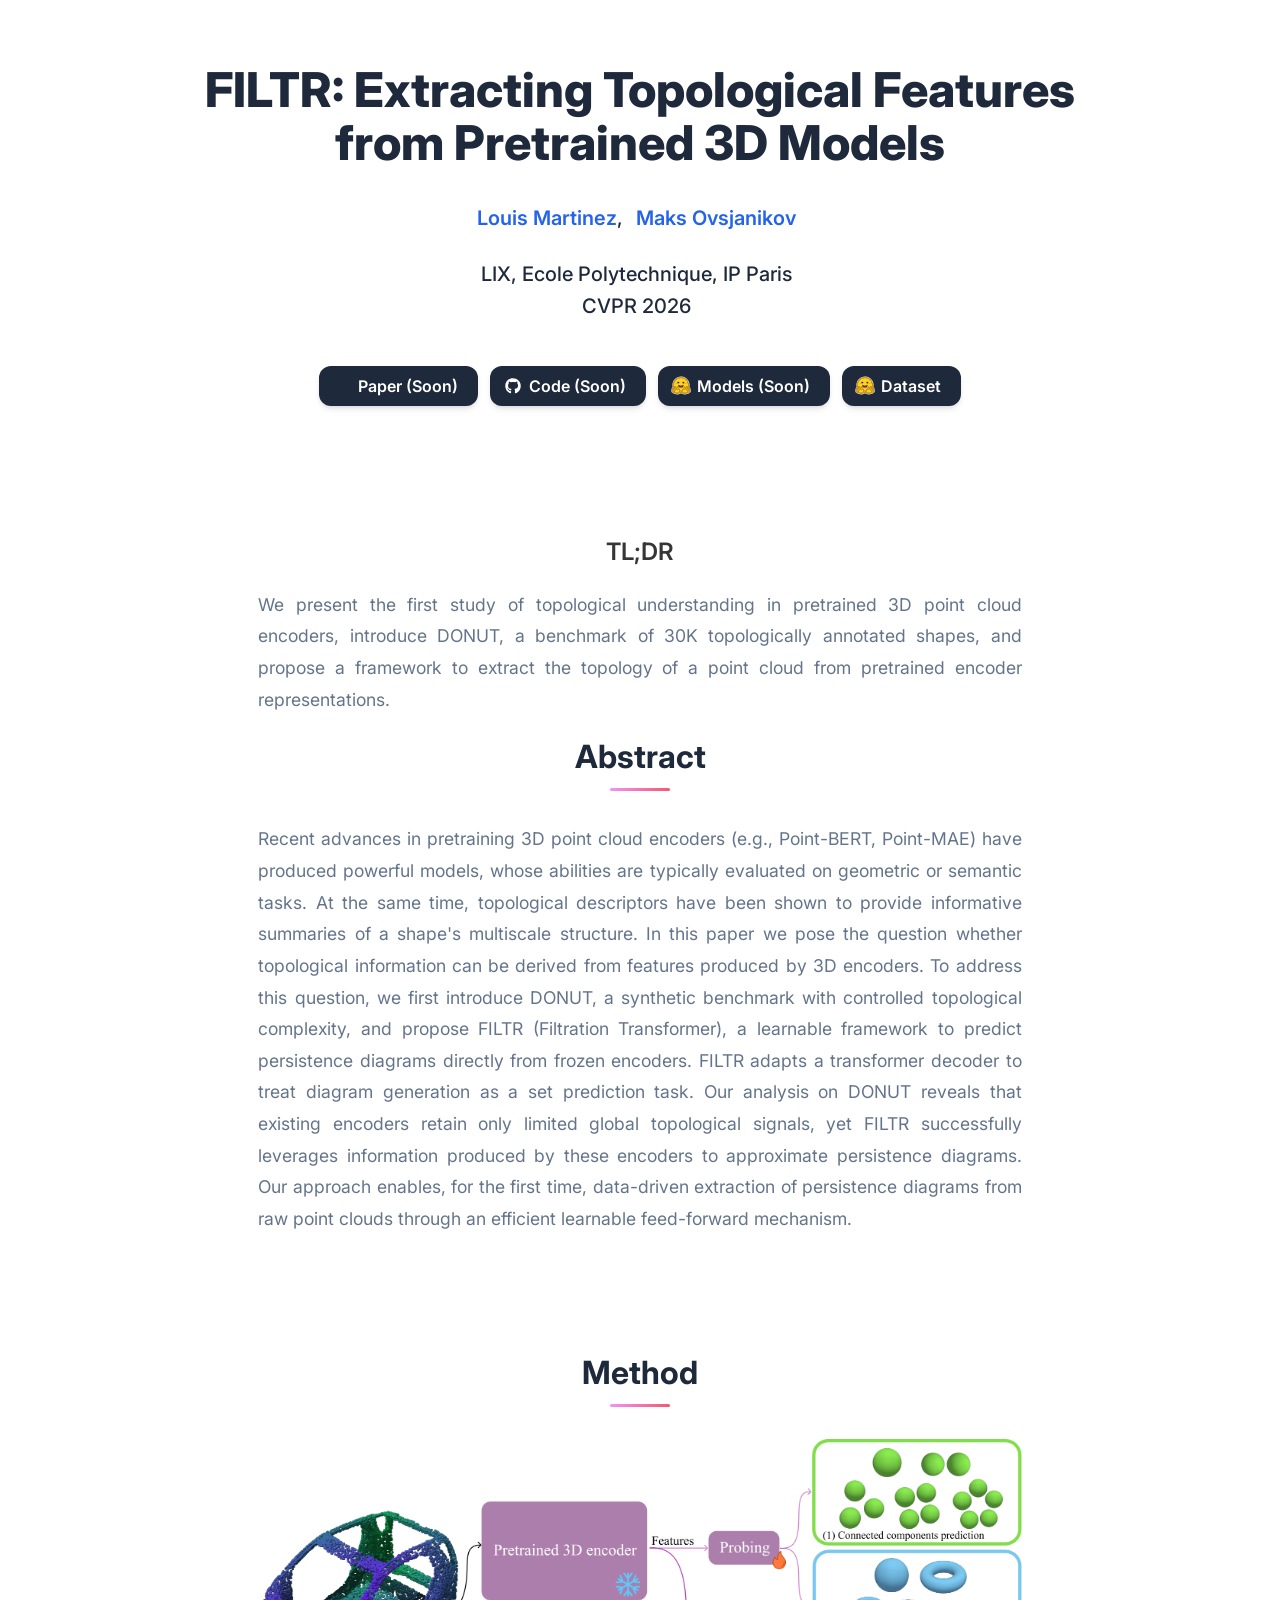
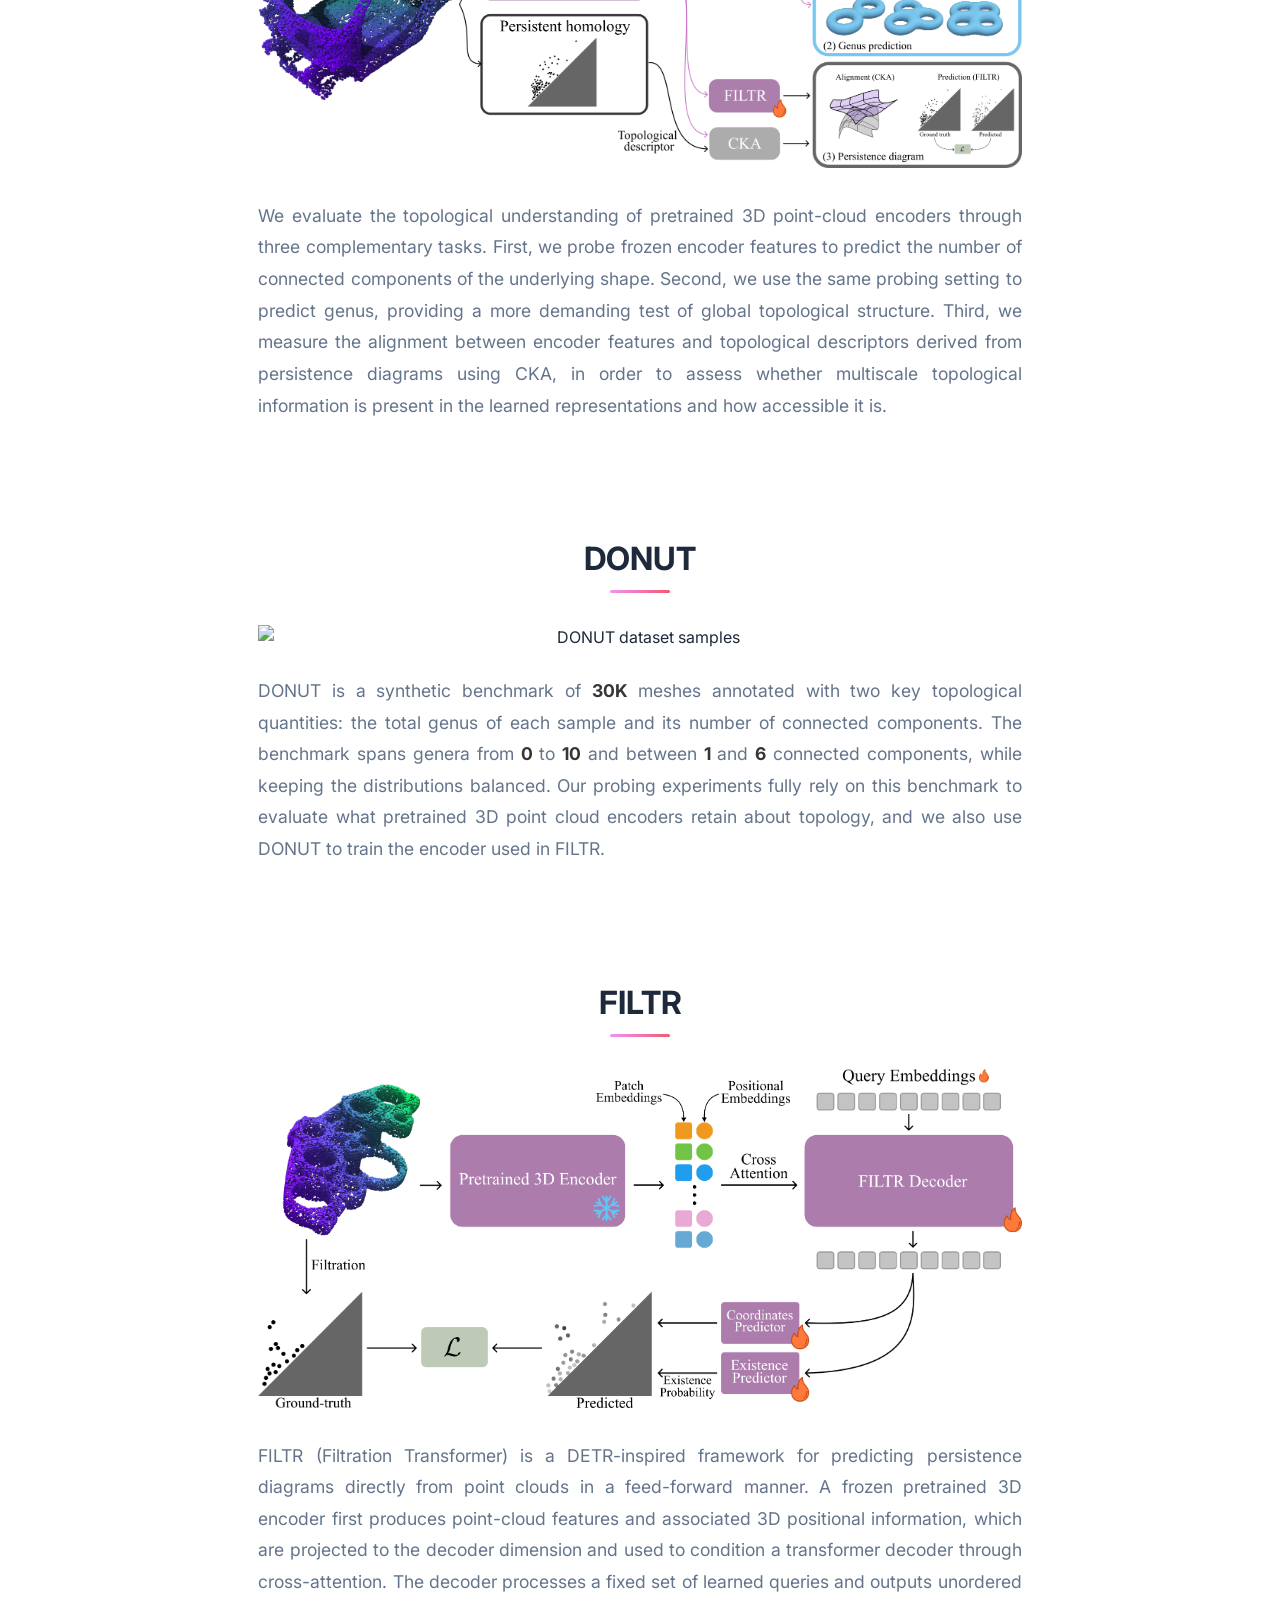
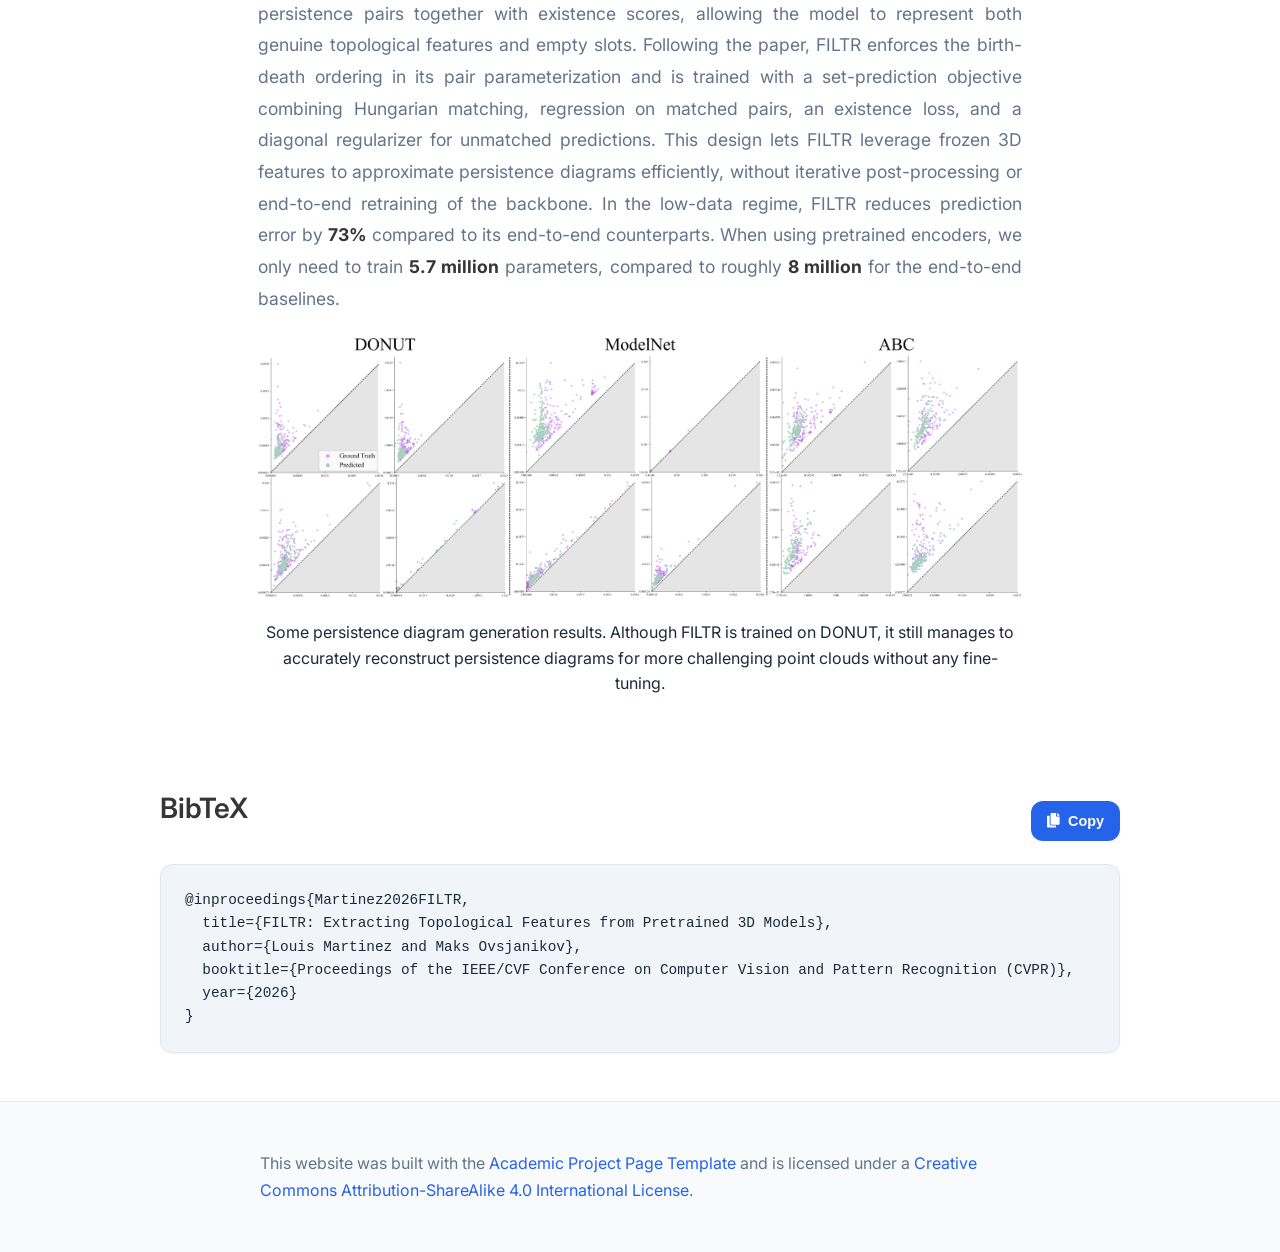
==== index.html @ 2b34d4c6 "update" ====
<!DOCTYPE html>
<html lang="en">

<head>
  <meta charset="utf-8">
  <meta name="viewport" content="width=device-width, initial-scale=1">

  <!-- Primary Meta Tags -->
  <meta name="title"
    content="FILTR:Extracting Topological Features from Pretrained 3D Models | Louis Martinez, Maks Ovsjanikov">
  <meta name="description"
    content="Enbabling data-driven extraction of persistence diagrams from raw point clouds through an efficient learnable feed-forward mechanism.">
  <meta name="keywords"
    content="Topological Data Analysis, 3D Point Clouds, Point Clouds Encoders, Persistence Diagrams">
  <meta name="author" content="Louis Martinez, Maks Ovsjanikov">
  <meta name="robots" content="index, follow">
  <meta name="language" content="English">

  <!-- Open Graph / Facebook -->
  <meta property="og:type" content="article">
  <meta property="og:site_name" content="LIX, Ecole Polytechnique, IP Paris">
  <meta property="og:title" content="FILTR: Extracting Topological Features from Pretrained 3D Models">
  <!-- TODO: Same as description above -->
  <meta property="og:description"
    content="Enbabling data-driven extraction of persistence diagrams from raw point clouds through an efficient learnable feed-forward mechanism.">
  <meta property="og:url" content="https://filtr-topology.github.io/">
  <!-- TODO: Create a 1200x630px preview image and update path -->
  <meta property="og:image" content="https://filtr-topology.github.io/static/images/social_preview.png">
  <meta property="og:image:width" content="1200">
  <meta property="og:image:height" content="630">
  <meta property="og:image:alt"
    content="FILTR: Extracting Topological Features from Pretrained 3D Models - Research Preview">
  <meta property="article:published_time" content="2024-01-01T00:00:00.000Z">
  <meta property="article:author" content="Louis Martinez">
  <meta property="article:section" content="Research">
  <meta property="article:tag" content="Topological Data Analysis">
  <meta property="article:tag" content="3D Point Clouds">

  <!-- Twitter -->
  <meta name="twitter:card" content="summary_large_image">
  <!-- TODO: Replace with your lab/institution Twitter handle -->
  <meta name="twitter:site" content="@IP_Paris_">
  <!-- TODO: Replace with first author's Twitter handle -->
  <meta name="twitter:creator" content="@louis_m01">
  <!-- TODO: Same as paper title above -->
  <meta name="twitter:title" content="FILTR: Extracting Topological Features from Pretrained 3D Models">
  <!-- TODO: Same as description above -->
  <meta name="twitter:description"
    content="Enbabling data-driven extraction of persistence diagrams from raw point clouds through an efficient learnable feed-forward mechanism.">
  <!-- TODO: Same as social preview image above -->
  <meta name="twitter:image" content="https://filtr-topology.github.io/static/images/social_preview.png">
  <meta name="twitter:image:alt"
    content="FILTR: Extracting Topological Features from Pretrained 3D Models - Research Preview">

  <!-- Academic/Research Specific -->
  <meta name="citation_title" content="FILTR: Extracting Topological Features from Pretrained 3D Models">
  <meta name="citation_author" content="Martinez, Louis">
  <meta name="citation_author" content="Ovsjanikov, Maks">
  <meta name="citation_publication_date" content="2026">
  <meta name="citation_conference_title" content="CVPR 2026">
  <meta name="citation_pdf_url" content="https://filtr-topology.github.io/static/pdfs/paper.pdf">

  <!-- Additional SEO -->
  <meta name="theme-color" content="#2563eb">
  <meta name="msapplication-TileColor" content="#2563eb">
  <meta name="apple-mobile-web-app-capable" content="yes">
  <meta name="apple-mobile-web-app-status-bar-style" content="default">

  <!-- Preconnect for performance -->
  <link rel="preconnect" href="https://fonts.googleapis.com">
  <link rel="preconnect" href="https://fonts.gstatic.com" crossorigin>
  <link rel="preconnect" href="https://ajax.googleapis.com">
  <link rel="preconnect" href="https://documentcloud.adobe.com">
  <link rel="preconnect" href="https://cdn.jsdelivr.net">


  <!-- TODO: Replace with your paper title and authors -->
  <title>FILTR: Extracting Topological Features from Pretrained 3D Models - Louis Martinez, Maks Ovsjanikov</title>

  <!-- Favicon and App Icons -->
  <!-- <link rel="icon" type="image/x-icon" href="static/images/favicon.ico"> -->
  <link rel="apple-touch-icon" href="static/images/favicon.ico">

  <!-- Critical CSS - Load synchronously -->
  <link rel="stylesheet" href="static/css/bulma.min.css">
  <link rel="stylesheet" href="static/css/index.css">

  <!-- Non-critical CSS - Load asynchronously -->
  <link rel="preload" href="static/css/bulma-carousel.min.css" as="style"
    onload="this.onload=null;this.rel='stylesheet'">
  <link rel="preload" href="static/css/bulma-slider.min.css" as="style" onload="this.onload=null;this.rel='stylesheet'">
  <link rel="preload" href="static/css/fontawesome.all.min.css" as="style"
    onload="this.onload=null;this.rel='stylesheet'">
  <link rel="preload" href="https://cdn.jsdelivr.net/gh/jpswalsh/academicons@1/css/academicons.min.css" as="style"
    onload="this.onload=null;this.rel='stylesheet'">

  <!-- Fallback for browsers that don't support preload -->
  <noscript>
    <link rel="stylesheet" href="static/css/bulma-carousel.min.css">
    <link rel="stylesheet" href="static/css/bulma-slider.min.css">
    <link rel="stylesheet" href="static/css/fontawesome.all.min.css">
    <link rel="stylesheet" href="https://cdn.jsdelivr.net/gh/jpswalsh/academicons@1/css/academicons.min.css">
  </noscript>

  <!-- Fonts - Optimized loading -->
  <link href="https://fonts.googleapis.com/css2?family=Inter:wght@400;500;600;700;800&display=swap" rel="stylesheet">

  <!-- Defer non-critical JavaScript -->
  <script defer src="https://ajax.googleapis.com/ajax/libs/jquery/3.5.1/jquery.min.js"></script>
  <script defer src="https://documentcloud.adobe.com/view-sdk/main.js"></script>
  <script defer src="static/js/fontawesome.all.min.js"></script>
  <script defer src="static/js/bulma-carousel.min.js"></script>
  <script defer src="static/js/bulma-slider.min.js"></script>
  <script defer src="static/js/index.js"></script>

  <!-- Structured Data for Academic Papers -->
  <script type="application/ld+json">
  {
    "@context": "https://schema.org",
    "@type": "ScholarlyArticle",
    "headline": "FILTR: Extracting Topological Features from Pretrained 3D Models",
    "description": "Enbabling data-driven extraction of persistence diagrams from raw point clouds through an efficient learnable feed-forward mechanism.",
    "author": [
      {
        "@type": "Person",
        "name": "Louis Martinez",
        "affiliation": {
          "@type": "Organization",
          "name": "LIX, Ecole Polytechnique, IP Paris"
        }
      },
      {
        "@type": "Person",
        "name": "Maks Ovsjanikov",
        "affiliation": {
          "@type": "Organization",
          "name": "LIX, Ecole Polytechnique, IP Paris"
        }
      }
    ],
    "datePublished": "2024-01-01",
    "publisher": {
      "@type": "Organization",
      "name": "CVPR 2026"
    },
    "url": "https://filtr-topology.github.io/",
    "image": "https://YOUR_DOMAIN.com/static/images/social_preview.png",
    "keywords": ["KEYWORD1", "KEYWORD2", "KEYWORD3", "machine learning", "computer vision"],
    "abstract": "Recent advances in pretraining 3D point cloud encoders (e.g., Point-BERT, Point-MAE) have produced powerful models, whose abilities are typically evaluated on geometric or semantic tasks. At the same time, topological descriptors have been shown to provide informative summaries of a shape's multiscale structure. In this paper we pose the question whether topological information can be derived from features produced by 3D encoders. To address this question, we first introduce DONUT, a synthetic benchmark with controlled topological complexity, and propose FILTR (Filtration Transformer), a learnable framework to predict persistence diagrams directly from frozen encoders. FILTR adapts a transformer decoder to treat diagram generation as a set prediction task. Our analysis on DONUT reveals that existing encoders retain only limited global topological signals, yet FILTR successfully leverages information produced by these encoders to approximate persistence diagrams. Our approach enables, for the first time, data-driven extraction of persistence diagrams from raw point clouds through an efficient learnable feed-forward mechanism.",
    "citation": "@inproceedings{Martinez2026FILTR,
  title={FILTR: Extracting Topological Features from Pretrained 3D Models},
  author={Louis Martinez and Maks Ovsjanikov},
  booktitle={Proceedings of the IEEE/CVF Conference on Computer Vision and Pattern Recognition (CVPR)},
  year={2026}
}",
    "isAccessibleForFree": true,
    "license": "https://creativecommons.org/licenses/by/4.0/",
    "mainEntity": {
      "@type": "WebPage",
      "@id": "https://filtr-topology.github.io/",
    },
    "about": [
      {
        "@type": "Thing",
        "name": "RESEARCH_AREA_1"
      },
      {
        "@type": "Thing", 
        "name": "RESEARCH_AREA_2"
      }
    ]
  }
  </script>

  <!-- Website/Organization Structured Data -->
  <script type="application/ld+json">
  {
    "@context": "https://schema.org",
    "@type": "Organization",
    "name": "LIX, Ecole Polytechnique, IP Paris",
    "url": "https://www.lix.polytechnique.fr/",
    "logo": "https://YOUR_DOMAIN.com/static/images/favicon.ico",
    "sameAs": [
      "https://x.com/louis_m01",
      "https://github.com/lmartinez2001"
    ]
  }
  </script>
</head>

<body>


  <!-- Scroll to Top Button -->
  <button class="scroll-to-top" onclick="scrollToTop()" title="Scroll to top" aria-label="Scroll to top">
    <i class="fas fa-chevron-up"></i>
  </button>


  <main id="main-content">
    <section class="hero">
      <div class="hero-body">
        <div class="container is-max-desktop">
          <div class="columns is-centered">
            <div class="column has-text-centered">
              <h1 class="title is-1 publication-title">FILTR: Extracting Topological Features from Pretrained 3D Models
              </h1>
              <div class="is-size-5 publication-authors">
                <span class="author-block">
                  <a href="https://lmartinez2001.github.io/" target="_blank">Louis Martinez</a>,</span>
                <span class="author-block">
                  <a href="https://www.lix.polytechnique.fr/~maks/" target="_blank">Maks Ovsjanikov</a></span>
              </div>

              <div class="is-size-5 publication-authors">
                <!-- TODO: Replace with your institution and conference/journal info -->
                <span class="author-block">LIX, Ecole Polytechnique, IP Paris<br>CVPR 2026</span>
              </div>

              <div class="column has-text-centered">
                <div class="publication-links">

                  <!-- TODO: Update with your arXiv paper ID -->
                  <span class="link-block">
                    <a href="#" class="external-link button is-normal is-rounded is-dark">
                      <span class="icon">
                        <i class="ai ai-arxiv"></i>
                      </span>
                      <span>Paper (Soon)</span>
                    </a>
                  </span>

                  <!-- TODO: Add your supplementary material PDF or remove this section
                  <span class="link-block">
                    <a href="static/pdfs/supplementary_material.pdf" target="_blank"
                    class="external-link button is-normal is-rounded is-dark">
                    <span class="icon">
                      <i class="fas fa-file-pdf"></i>
                    </span>
                    <span>Supplementary</span>
                  </a>
                </span> -->

                  <!-- TODO: Replace with your GitHub repository URL -->
                  <span class="link-block">
                    <a href="#" class="external-link button is-normal is-rounded is-dark">
                      <span class="icon">
                        <i class="fab fa-github"></i>
                      </span>
                      <span>Code (Soon)</span>
                    </a>
                  </span>

                  <span class="link-block">
                    <a href="https://huggingface.co/LouisM2001" target="_blank"
                      class="external-link button is-normal is-rounded is-dark">
                      <span class="icon">
                        <img src="static/images/hf-logo.svg" alt="Hugging Face logo" class="hf-logo">
                      </span>
                      <span>Models (Soon)</span>
                    </a>
                  </span>

                  <!-- TODO: add data links -->
                  <span class="link-block">
                    <a href="https://huggingface.co/datasets/LouisM2001/donut" target="_blank"
                      class="external-link button is-normal is-rounded is-dark">
                      <span class="icon">
                        <img src="static/images/hf-logo.svg" alt="Hugging Face logo" class="hf-logo">
                      </span>
                      <span>Dataset</span>
                    </a>
                  </span>

                  <!-- TODO: Update with your arXiv paper ID -->
                  <!-- <span class="link-block">
                    <a href="https://arxiv.org/abs/<ARXIV PAPER ID>" target="_blank"
                      class="external-link button is-normal is-rounded is-dark">
                      <span class="icon">
                        <i class="ai ai-arxiv"></i>
                      </span>
                      <span>arXiv</span>
                    </a>
                  </span> -->
                </div>
              </div>
            </div>
          </div>
        </div>
      </div>
    </section>

    <section class="section">
      <div class="container is-max-desktop">
        <div class="columns is-centered">
          <div class="column is-four-fifths">
            <h2 class="title is-4 has-text-centered">TL;DR</h2>
            <div class="content has-text-justified">
              <p>
                We present the first study of topological understanding in pretrained 3D point cloud encoders,
                introduce DONUT, a benchmark of 30K topologically annotated shapes, and propose a framework to
                extract the topology of a point cloud from pretrained encoder representations.
              </p>
            </div>
            <h2 class="title is-3 has-text-centered">Abstract</h2>
            <div class="content has-text-justified">
              <p>
                Recent advances in pretraining 3D point cloud encoders (e.g., Point-BERT, Point-MAE) have produced
                powerful models, whose abilities are typically evaluated on geometric or semantic tasks. At the same
                time, topological descriptors have been shown to provide informative summaries of a shape's multiscale
                structure. In this paper we pose the question whether topological information can be derived from
                features produced by 3D encoders. To address this question, we first introduce DONUT, a synthetic
                benchmark with controlled topological complexity, and propose FILTR (Filtration Transformer), a
                learnable framework to predict persistence diagrams directly from frozen encoders. FILTR adapts a
                transformer decoder to treat diagram generation as a set prediction task. Our analysis on DONUT reveals
                that existing encoders retain only limited global topological signals, yet FILTR successfully leverages
                information produced by these encoders to approximate persistence diagrams. Our approach enables, for
                the first time, data-driven extraction of persistence diagrams from raw point clouds through an
                efficient learnable feed-forward mechanism.
              </p>
            </div>
          </div>
        </div>
      </div>
    </section>

    <section class="section">
      <div class="container is-max-desktop">
        <div class="columns is-centered">
          <div class="column is-four-fifths">
            <h2 class="title is-3 has-text-centered">Method</h2>
            <figure class="image has-text-centered">
              <img src="static/images/teaser.png" alt="Method teaser" style="display: inline-block;">
            </figure>
            <div class="content has-text-justified" style="margin-top: 1.5rem;">
              <p>
                We evaluate the topological understanding of pretrained 3D point-cloud encoders through three
                complementary tasks. First, we probe frozen encoder features to predict the number of connected
                components of the underlying shape. Second, we use the same probing setting to predict genus, providing
                a more demanding test of global topological structure. Third, we measure the alignment between encoder
                features and topological descriptors derived from persistence diagrams using CKA, in order to assess
                whether multiscale topological information is present in the learned representations and how accessible
                it is.
              </p>
            </div>
          </div>
        </div>
      </div>
    </section>

    <section class="section">
      <div class="container is-max-desktop">
        <div class="columns is-centered">
          <div class="column is-four-fifths">
            <h2 class="title is-3 has-text-centered">DONUT</h2>
            <figure class="image has-text-centered">
              <img src="static/images/donut_samples.png" alt="DONUT dataset samples" style="display: inline-block;">
            </figure>
            <div class="content has-text-justified" style="margin-top: 1.5rem;">
              <p>
                DONUT is a synthetic benchmark of <strong>30K</strong> meshes annotated with two key topological
                quantities: the total genus of each sample and its number of connected components. The benchmark spans
                genera from <strong>0</strong> to <strong>10</strong> and between <strong>1</strong> and
                <strong>6</strong> connected components, while keeping the distributions balanced. Our probing
                experiments fully rely on this benchmark to evaluate what pretrained 3D point cloud encoders retain
                about topology, and we also use DONUT to train the encoder used in FILTR.
              </p>
            </div>
          </div>
        </div>
      </div>
    </section>

    <section class="section">
      <div class="container is-max-desktop">
        <div class="columns is-centered">
          <div class="column is-four-fifths">
            <h2 class="title is-3 has-text-centered">FILTR</h2>
            <figure class="image has-text-centered">
              <img src="static/images/filtr_img.png" alt="FILTR architecture" style="display: inline-block;">
            </figure>
            <div class="content has-text-justified" style="margin-top: 1.5rem;">
              <p>
                FILTR (Filtration Transformer) is a DETR-inspired framework for predicting persistence diagrams
                directly from point clouds in a feed-forward manner. A frozen pretrained 3D encoder first produces
                point-cloud features and associated 3D positional information, which are projected to the decoder
                dimension and used to condition a transformer decoder through cross-attention. The decoder processes a
                fixed set of learned queries and outputs unordered persistence pairs together with existence scores,
                allowing the model to represent both genuine topological features and empty slots. Following the paper,
                FILTR enforces the birth-death ordering in its pair parameterization and is trained with a
                set-prediction objective combining Hungarian matching, regression on matched pairs, an existence loss,
                and a diagonal regularizer for unmatched predictions. This design lets FILTR leverage frozen 3D
                features to approximate persistence diagrams efficiently, without iterative post-processing or
                end-to-end retraining of the backbone. In the low-data regime, FILTR reduces prediction error by
                <strong>73%</strong> compared to its end-to-end counterparts. When using pretrained encoders, we only
                need to train <strong>5.7 million</strong> parameters, compared to roughly <strong>8 million</strong>
                for the end-to-end baselines.
              </p>
            </div>
            <figure class="image has-text-centered" style="margin-top: 1.5rem;">
              <img src="static/images/pd_diag_success.png" alt="FILTR persistence diagram generation results"
                style="display: inline-block;">
            </figure>
            <p class="has-text-centered" style="margin-top: 1rem;">
              Some persistence diagram generation results. Although FILTR is trained on DONUT, it still manages to
              accurately reconstruct persistence diagrams for more challenging point clouds without any fine-tuning.
            </p>
          </div>
        </div>
      </div>
    </section>

    <section class="section" id="BibTeX">
      <div class="container is-max-desktop content">
        <div class="bibtex-header">
          <h2 class="title">BibTeX</h2>
          <button class="copy-bibtex-btn" onclick="copyBibTeX()" title="Copy BibTeX to clipboard">
            <i class="fas fa-copy"></i>
            <span class="copy-text">Copy</span>
          </button>
        </div>
        <pre id="bibtex-code"><code>@inproceedings{Martinez2026FILTR,
  title={FILTR: Extracting Topological Features from Pretrained 3D Models},
  author={Louis Martinez and Maks Ovsjanikov},
  booktitle={Proceedings of the IEEE/CVF Conference on Computer Vision and Pattern Recognition (CVPR)},
  year={2026}
}</code></pre>
      </div>
    </section>



    <footer class="footer">
      <div class="container">
        <div class="columns is-centered">
          <div class="column is-8">
            <div class="content">

              <p>
                This website was built with the <a
                  href="https://github.com/eliahuhorwitz/Academic-project-page-template" target="_blank">Academic
                  Project Page Template</a> and is licensed under a <a rel="license"
                  href="http://creativecommons.org/licenses/by-sa/4.0/" target="_blank">Creative Commons
                  Attribution-ShareAlike 4.0 International License</a>.
              </p>

            </div>
          </div>
        </div>
      </div>
    </footer>

    <!-- Statcounter tracking code -->

    <!-- You can add a tracker to track page visits by creating an account at statcounter.com -->

    <!-- End of Statcounter Code -->

</body>

</html>
---- static/css/index.css ----
/* Modern CSS Variables for consistent theming */
:root {
  --primary-color: #2563eb;
  --primary-hover: #1d4ed8;
  --secondary-color: #64748b;
  --accent-color: #0ea5e9;
  --text-primary: #1e293b;
  --text-secondary: #64748b;
  --text-light: #94a3b8;
  --background-primary: #ffffff;
  --background-secondary: #f8fafc;
  --background-accent: #f1f5f9;
  --border-color: #e2e8f0;
  --shadow-sm: 0 1px 2px 0 rgb(0 0 0 / 0.05);
  --shadow-md: 0 4px 6px -1px rgb(0 0 0 / 0.1), 0 2px 4px -2px rgb(0 0 0 / 0.1);
  --shadow-lg: 0 10px 15px -3px rgb(0 0 0 / 0.1), 0 4px 6px -4px rgb(0 0 0 / 0.1);
  --shadow-xl: 0 20px 25px -5px rgb(0 0 0 / 0.1), 0 8px 10px -6px rgb(0 0 0 / 0.1);
  --gradient-primary: linear-gradient(135deg, #667eea 0%, #764ba2 100%);
  --gradient-accent: linear-gradient(135deg, #f093fb 0%, #f5576c 100%);
  --gradient-subtle: linear-gradient(135deg, #ffecd2 0%, #fcb69f 100%);
  --border-radius: 12px;
  --border-radius-lg: 16px;
  --transition: all 0.3s cubic-bezier(0.4, 0, 0.2, 1);
}

/* Smooth scrolling for better UX */
html {
  scroll-behavior: smooth;
}

body {
  font-family: 'Inter', 'Segoe UI', -apple-system, BlinkMacSystemFont, sans-serif;
  color: var(--text-primary);
  line-height: 1.6;
  font-size: 16px;
  background-color: var(--background-primary);
  -webkit-font-smoothing: antialiased;
  -moz-osx-font-smoothing: grayscale;
}


/* Modern Button Styles */
.button {
  border-radius: var(--border-radius) !important;
  font-weight: 600 !important;
  transition: var(--transition) !important;
  border: 2px solid transparent !important;
  position: relative;
  overflow: hidden;
}

.button.is-dark {
  background: var(--text-primary) !important;
  border: none !important;
  color: white !important;
  box-shadow: var(--shadow-md);
}

.button.is-dark:hover {
  transform: translateY(-2px);
  box-shadow: var(--shadow-lg);
  background: var(--primary-color) !important;
}

.button.is-dark:active {
  transform: translateY(0);
  box-shadow: var(--shadow-md);
}

.footer .icon-link {
    font-size: 25px;
    color: var(--text-secondary);
    transition: var(--transition);
}

.footer .icon-link:hover {
    color: var(--primary-color);
    transform: translateY(-2px);
}

.link-block a {
    margin: 8px 4px;
}

.hf-logo {
    display: block;
    width: 1.7em;
    height: 1.7em;
}

.dnerf {
  font-variant: small-caps;
}


/* Hero Section Modernization */
.hero {
  position: relative;
  overflow: hidden;
}

.hero.is-light {
  background: var(--background-secondary);
  border-top: 1px solid var(--border-color);
  border-bottom: 1px solid var(--border-color);
}

.hero-body {
  padding: 4rem 1.5rem;
}

.teaser .hero-body {
  padding-top: 2rem;
  padding-bottom: 4rem;
}

.teaser {
  font-family: 'Inter', sans-serif;
}


/* Publication Content Styling */
.publication-title {
    font-family: 'Inter', sans-serif !important;
    font-weight: 800 !important;
    color: var(--text-primary) !important;
    margin-bottom: 2rem !important;
    line-height: 1.1 !important;
}

.publication-banner {
  max-height: 70vh;
  border-radius: var(--border-radius-lg);
  overflow: hidden;
  box-shadow: var(--shadow-xl);
  margin: 2rem 0;
}

.publication-banner video {
  position: relative;
  left: auto;
  top: auto;
  transform: none;
  object-fit: cover;
  width: 100%;
  height: 100%;
  border-radius: var(--border-radius-lg);
}

.publication-header .hero-body {
  padding: 6rem 1.5rem 4rem;
}

.publication-authors {
    font-family: 'Inter', sans-serif !important;
    font-weight: 500;
    margin-bottom: 1.5rem;
}

.publication-venue {
    color: var(--text-secondary);
    width: fit-content;
    font-weight: 600;
    background: var(--background-accent);
    padding: 0.5rem 1rem;
    border-radius: var(--border-radius);
    margin-top: 1rem;
    display: inline-block;
}

.publication-awards {
    color: #ef4444;
    width: fit-content;
    font-weight: 700;
    background: linear-gradient(135deg, #fef2f2, #fee2e2);
    padding: 0.5rem 1rem;
    border-radius: var(--border-radius);
    border-left: 4px solid #ef4444;
    margin-top: 1rem;
}

.publication-authors a {
   color: var(--primary-color) !important;
   text-decoration: none;
   font-weight: 600;
   transition: var(--transition);
   position: relative;
}

.publication-authors a::after {
    content: '';
    position: absolute;
    width: 0;
    height: 2px;
    bottom: -2px;
    left: 0;
    background: var(--gradient-accent);
    transition: var(--transition);
}

.publication-authors a:hover::after {
    width: 100%;
}

.publication-authors a:hover {
    color: var(--primary-hover) !important;
}

.author-block {
  display: inline-block;
  margin-right: 0.5rem;
}

.publication-banner img {
  border-radius: var(--border-radius-lg);
  box-shadow: var(--shadow-lg);
  transition: var(--transition);
}

.publication-banner img:hover {
  transform: scale(1.02);
  box-shadow: var(--shadow-xl);
}

/* Modern Video and Carousel Styling */
.publication-video {
    position: relative;
    width: 100%;
    height: 0;
    padding-bottom: 56.25%;
    overflow: hidden;
    border-radius: var(--border-radius-lg) !important;
    box-shadow: var(--shadow-xl);
    transition: var(--transition);
}

.publication-video:hover {
    transform: translateY(-4px);
    box-shadow: var(--shadow-xl);
}

.publication-video iframe {
    position: absolute;
    top: 0;
    left: 0;
    width: 100%;
    height: 100%;
    border-radius: var(--border-radius-lg);
}

.publication-body img {
  border-radius: var(--border-radius);
  box-shadow: var(--shadow-md);
  transition: var(--transition);
}

.publication-body img:hover {
  transform: translateY(-2px);
  box-shadow: var(--shadow-lg);
}

.results-carousel {
  overflow: hidden;
  padding: 1rem 0;
}

.results-carousel .item {
  margin: 1rem;
  overflow: hidden;
  padding: 1.5rem;
  font-size: 0;
  background: var(--background-primary);
  border-radius: var(--border-radius-lg);
  box-shadow: var(--shadow-md);
  transition: var(--transition);
  border: 1px solid var(--border-color);
}

.results-carousel .item:hover {
  transform: translateY(-4px);
  box-shadow: var(--shadow-lg);
}

.results-carousel .item img,
.results-carousel video {
  margin: 0;
  border-radius: var(--border-radius);
  width: 100%;
  height: auto;
}

.results-carousel .subtitle {
  font-size: 1rem !important;
  color: var(--text-secondary);
  margin-top: 1rem;
  font-weight: 500;
}

/* Pagination and Misc Improvements */
.slider-pagination .slider-page {
  background: var(--primary-color);
  border-radius: 50%;
  transition: var(--transition);
}

.slider-pagination .slider-page.is-active {
  background: var(--primary-hover);
  transform: scale(1.2);
}

.eql-cntrb { 
  font-size: 0.875rem;
  color: var(--text-light);
  font-style: italic;
}

/* Section Titles */
.title.is-3 {
  font-family: 'Inter', sans-serif !important;
  font-weight: 700 !important;
  color: var(--text-primary);
  margin-bottom: 2rem !important;
  position: relative;
  padding-bottom: 1rem;
}

.title.is-3::after {
  content: '';
  position: absolute;
  bottom: 0;
  left: 50%;
  transform: translateX(-50%);
  width: 60px;
  height: 3px;
  background: var(--gradient-accent);
  border-radius: 2px;
}

/* Content Improvements */
.content.has-text-justified {
  font-size: 1.1rem;
  line-height: 1.8;
  color: var(--text-secondary);
}

.content.has-text-justified p {
  margin-bottom: 1.5rem;
}

/* Footer Improvements */
.footer {
  background: var(--background-secondary);
  border-top: 1px solid var(--border-color);
  padding: 3rem 1.5rem;
}

.footer .content {
  color: var(--text-secondary);
  line-height: 1.7;
}

.footer a {
  color: var(--primary-color);
  text-decoration: none;
  transition: var(--transition);
}

.footer a:hover {
  color: var(--primary-hover);
  text-decoration: underline;
}

/* BibTeX Styling */
pre {
  background: var(--background-accent) !important;
  border: 1px solid var(--border-color) !important;
  border-radius: var(--border-radius) !important;
  padding: 1.5rem !important;
  font-size: 0.9rem !important;
  overflow-x: auto;
  box-shadow: var(--shadow-sm);
}

code {
  background: var(--background-accent) !important;
  color: var(--text-primary) !important;
  font-family: 'SF Mono', 'Monaco', 'Cascadia Code', 'Roboto Mono', monospace !important;
}

/* BibTeX Section Improvements */
.bibtex-header {
  display: flex;
  justify-content: space-between;
  align-items: center;
  margin-bottom: 1rem;
}

.copy-bibtex-btn {
  background: var(--primary-color);
  color: white;
  border: none;
  border-radius: var(--border-radius);
  padding: 0.75rem 1rem;
  font-size: 0.9rem;
  font-weight: 600;
  cursor: pointer;
  transition: var(--transition);
  display: inline-flex;
  align-items: center;
  gap: 0.5rem;
}

.copy-bibtex-btn:hover {
  background: var(--primary-hover);
  transform: translateY(-2px);
  box-shadow: var(--shadow-md);
}

.copy-bibtex-btn.copied {
  background: #10b981;
}

.copy-bibtex-btn.copied .copy-text::after {
  content: "ied!";
}

/* Scroll to Top Button */
.scroll-to-top {
  position: fixed;
  bottom: 2rem;
  right: 2rem;
  width: 50px;
  height: 50px;
  background: var(--primary-color);
  color: white;
  border: none;
  border-radius: 50%;
  cursor: pointer;
  opacity: 0;
  visibility: hidden;
  transition: var(--transition);
  z-index: 999;
  display: flex;
  align-items: center;
  justify-content: center;
  font-size: 1.2rem;
  box-shadow: var(--shadow-lg);
}

.scroll-to-top:hover {
  background: var(--primary-hover);
  transform: translateY(-3px);
  box-shadow: var(--shadow-xl);
}

.scroll-to-top.visible {
  opacity: 1;
  visibility: visible;
}


/* More Works Dropdown */
.more-works-container {
  position: fixed;
  top: 2rem;
  right: 2rem;
  z-index: 1000;
}

.more-works-btn {
  background: var(--background-primary);
  color: var(--text-primary);
  border: 2px solid var(--border-color);
  border-radius: var(--border-radius-lg);
  padding: 0.75rem 1.25rem;
  font-weight: 600;
  font-size: 0.9rem;
  box-shadow: var(--shadow-md);
  transition: var(--transition);
  cursor: pointer;
  text-decoration: none;
  display: inline-flex;
  align-items: center;
  gap: 0.5rem;
  font-family: 'Inter', sans-serif;
}

.more-works-btn:hover {
  transform: translateY(-2px);
  box-shadow: var(--shadow-lg);
  background: var(--background-secondary);
  border-color: var(--primary-color);
}

.more-works-btn .dropdown-arrow {
  transition: var(--transition);
  font-size: 0.8rem;
}

.more-works-btn.active .dropdown-arrow {
  transform: rotate(180deg);
}

.more-works-dropdown {
  position: absolute;
  top: calc(100% + 0.5rem);
  right: 0;
  width: 400px;
  max-width: 90vw;
  background: var(--background-primary);
  border: 1px solid var(--border-color);
  border-radius: var(--border-radius-lg);
  box-shadow: var(--shadow-xl);
  opacity: 0;
  visibility: hidden;
  transform: translateY(-10px);
  transition: var(--transition);
  max-height: 70vh;
  overflow-y: auto;
}

.more-works-dropdown.show {
  opacity: 1;
  visibility: visible;
  transform: translateY(0);
}

.dropdown-header {
  display: flex;
  justify-content: space-between;
  align-items: center;
  padding: 1.5rem 1.5rem 1rem;
  border-bottom: 1px solid var(--border-color);
}

.dropdown-header h4 {
  margin: 0;
  font-size: 1.1rem;
  font-weight: 700;
  color: var(--text-primary);
}

.close-btn {
  background: none;
  border: none;
  color: var(--text-secondary);
  cursor: pointer;
  padding: 0.5rem;
  border-radius: var(--border-radius);
  transition: var(--transition);
}

.close-btn:hover {
  background: var(--background-accent);
  color: var(--text-primary);
}

.works-list {
  padding: 1rem;
}

.work-item {
  display: flex;
  align-items: flex-start;
  justify-content: space-between;
  padding: 1rem;
  border-radius: var(--border-radius);
  text-decoration: none;
  color: inherit;
  transition: var(--transition);
  margin-bottom: 0.5rem;
}

.work-item:hover {
  background: var(--background-accent);
  transform: translateX(4px);
}

.work-info h5 {
  margin: 0 0 0.5rem 0;
  font-size: 1rem;
  font-weight: 500;
  color: var(--text-primary);
}

.work-info p {
  margin: 0 0 0.5rem 0;
  font-size: 0.9rem;
  color: var(--text-secondary);
  line-height: 1.4;
}

.work-venue {
  font-size: 0.8rem;
  color: var(--text-light);
  font-style: italic;
}

.work-item .fas {
  color: var(--text-light);
  font-size: 0.9rem;
  margin-top: 0.2rem;
  flex-shrink: 0;
}


/* Mobile Responsive Improvements */
@media screen and (max-width: 768px) {
  .hero-body {
    padding: 2rem 1rem;
  }
  
  .publication-header .hero-body {
    padding: 3rem 1rem 2rem;
  }
  
  .publication-title {
    font-size: 2.5rem !important;
    line-height: 1.2 !important;
    margin-bottom: 1.5rem !important;
  }
  
  .publication-authors {
    font-size: 1rem !important;
  }
  
  .button {
    margin: 0.25rem !important;
    font-size: 0.875rem !important;
    padding: 0.75rem 1rem !important;
  }
  
  .more-works-container {
    bottom: 2rem;
    right: 1rem;
    top: auto;
  }
  
  .more-works-btn {
    padding: 0.6rem 1rem;
    font-size: 0.8rem;
  }
  
  .more-works-dropdown {
    width: calc(100vw - 2rem);
    right: -1rem;
    bottom: calc(100% + 0.5rem);
    top: auto;
  }
  
  .results-carousel .item {
    margin: 0.5rem;
    padding: 1rem;
  }
  
  .teaser .hero-body {
    padding: 1rem;
  }
  
  .content.has-text-justified {
    font-size: 1rem;
  }
}

@media screen and (max-width: 480px) {
  .publication-title {
    font-size: 2rem !important;
  }
  
  .hero-body {
    padding: 1.5rem 0.75rem;
  }
  
  .more-works-container {
    position: fixed;
    bottom: 2rem;
    right: 1rem;
    z-index: 1000;
  }
  
  .more-works-btn {
    padding: 0.5rem 0.75rem;
    font-size: 0.75rem;
  }
  
  .more-works-dropdown {
    position: absolute;
    bottom: calc(100% + 0.5rem);
    right: 0;
    width: calc(100vw - 2rem);
    max-width: 90vw;
  }
  
  .link-block {
    display: block;
    margin-bottom: 0.5rem;
  }
  
  .button {
    width: 100%;
    justify-content: center;
  }
}

/* Tablet Responsive */
@media screen and (min-width: 769px) and (max-width: 1024px) {
  .hero-body {
    padding: 3rem 2rem;
  }
  
  .publication-header .hero-body {
    padding: 4rem 2rem 3rem;
  }
}

/* Animation for page load */
@keyframes fadeInUp {
  from {
    opacity: 0;
    transform: translateY(30px);
  }
  to {
    opacity: 1;
    transform: translateY(0);
  }
}

.hero, .section {
  animation: fadeInUp 0.6s ease-out;
}

/* Improved focus states for accessibility */
.button:focus,
.related-works-btn:focus,
a:focus {
  outline: 2px solid var(--primary-color);
  outline-offset: 2px;
}


/* Print styles */
@media print {
  .more-works-container {
    display: none;
  }
  
  .hero, .section {
    animation: none;
  }
  
  .button {
    background: transparent !important;
    color: var(--text-primary) !important;
    box-shadow: none !important;
  }
}
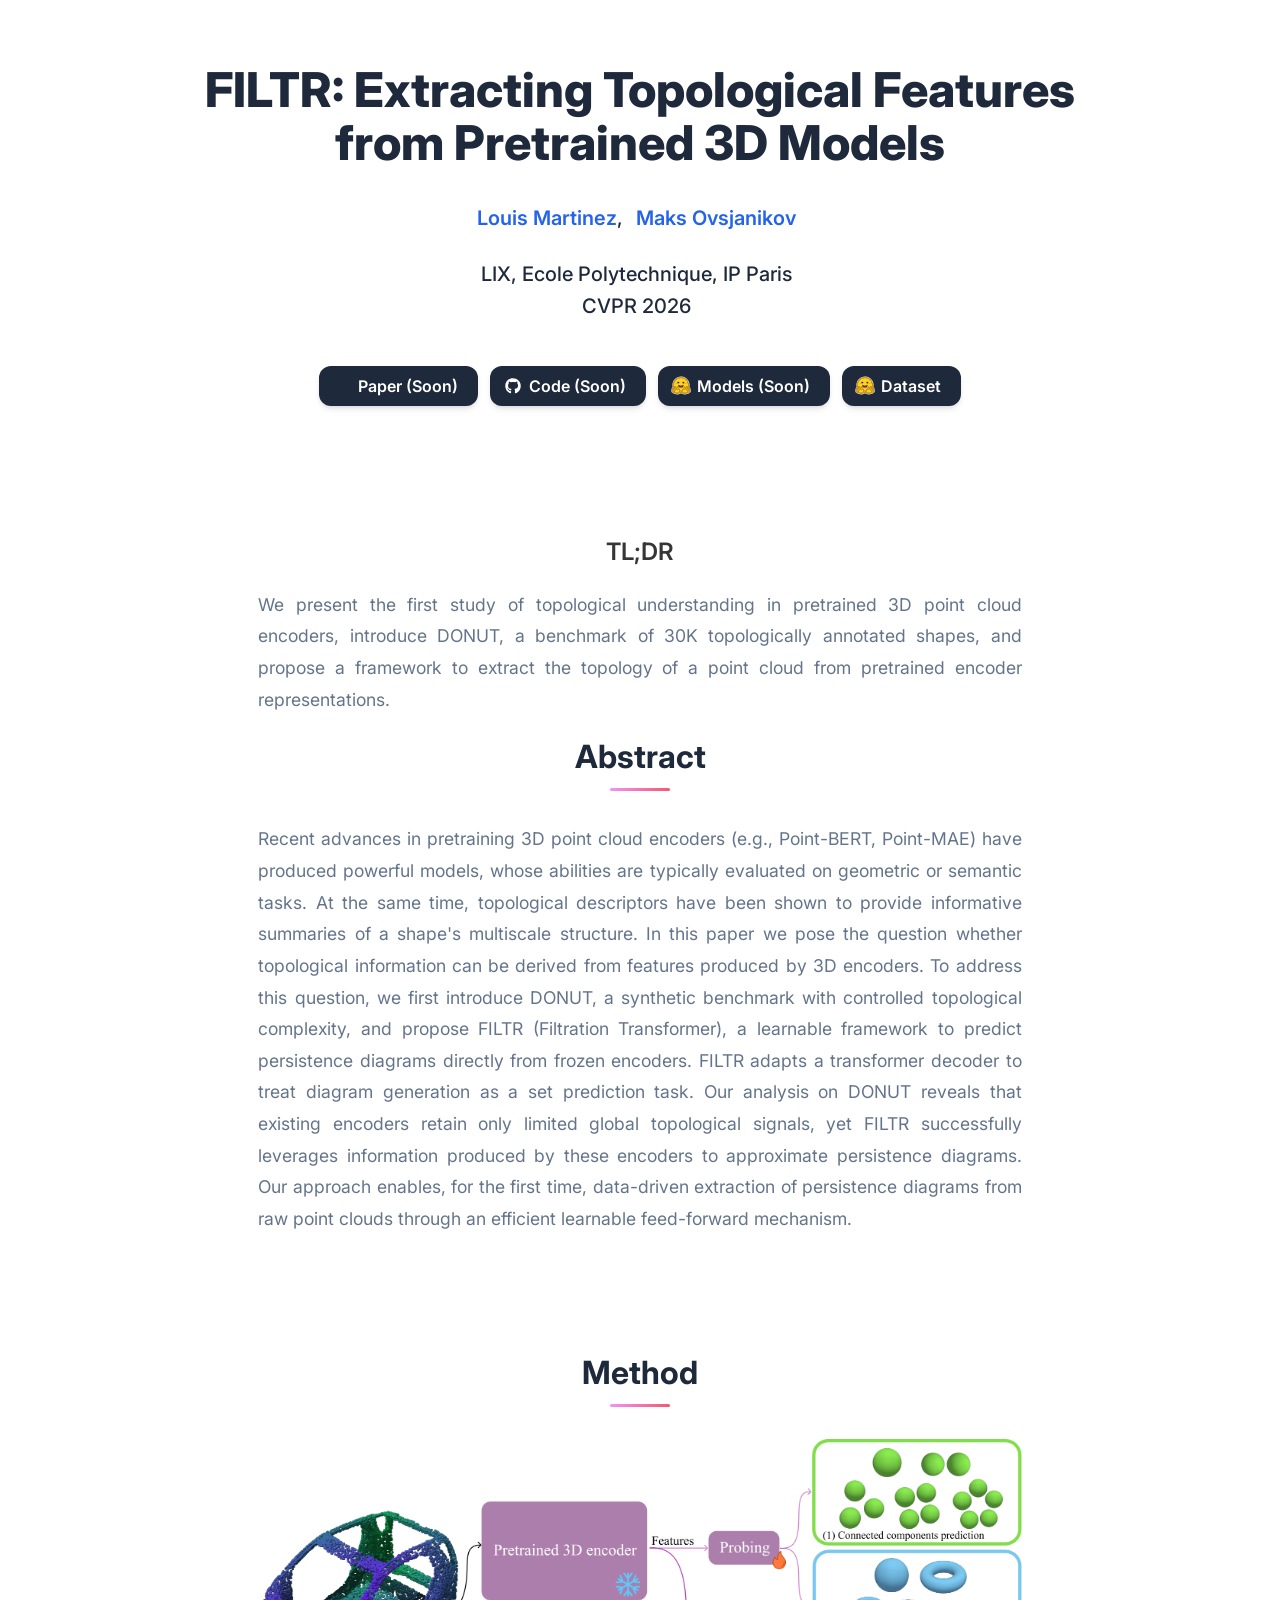
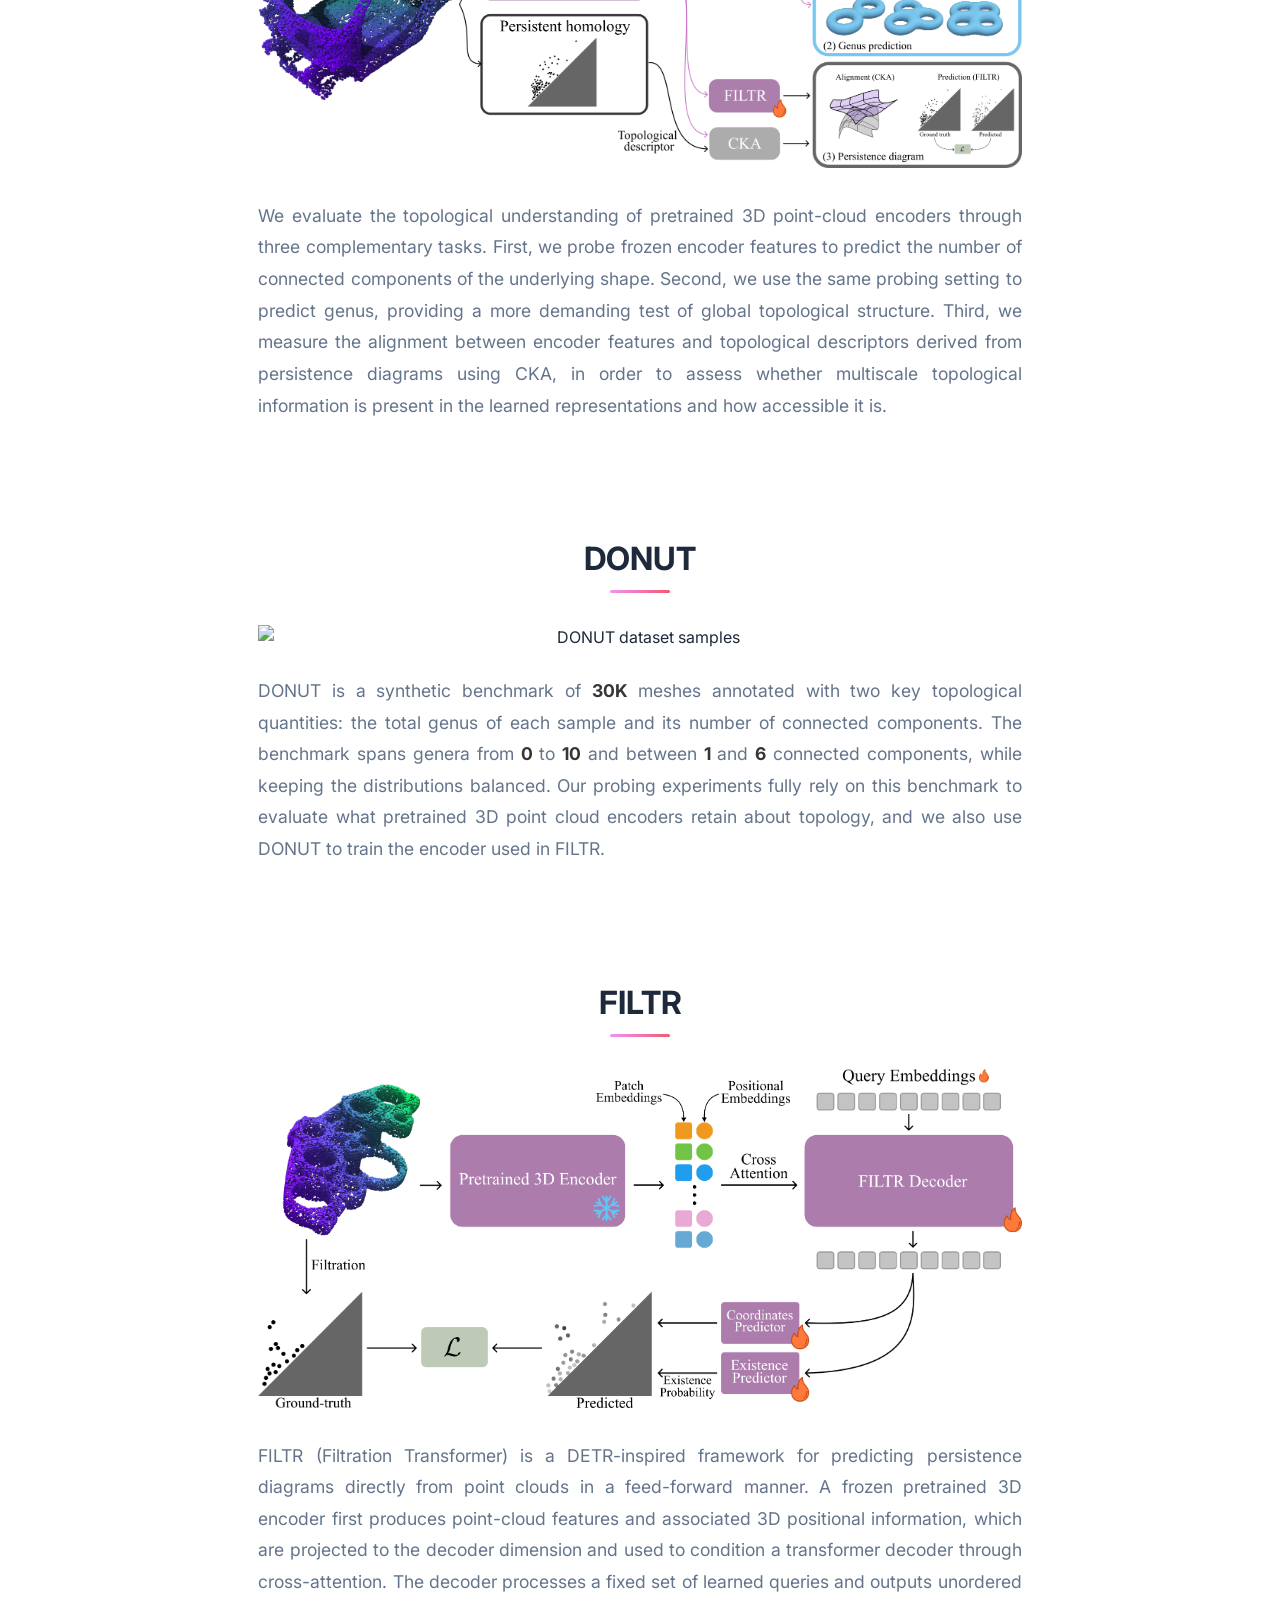
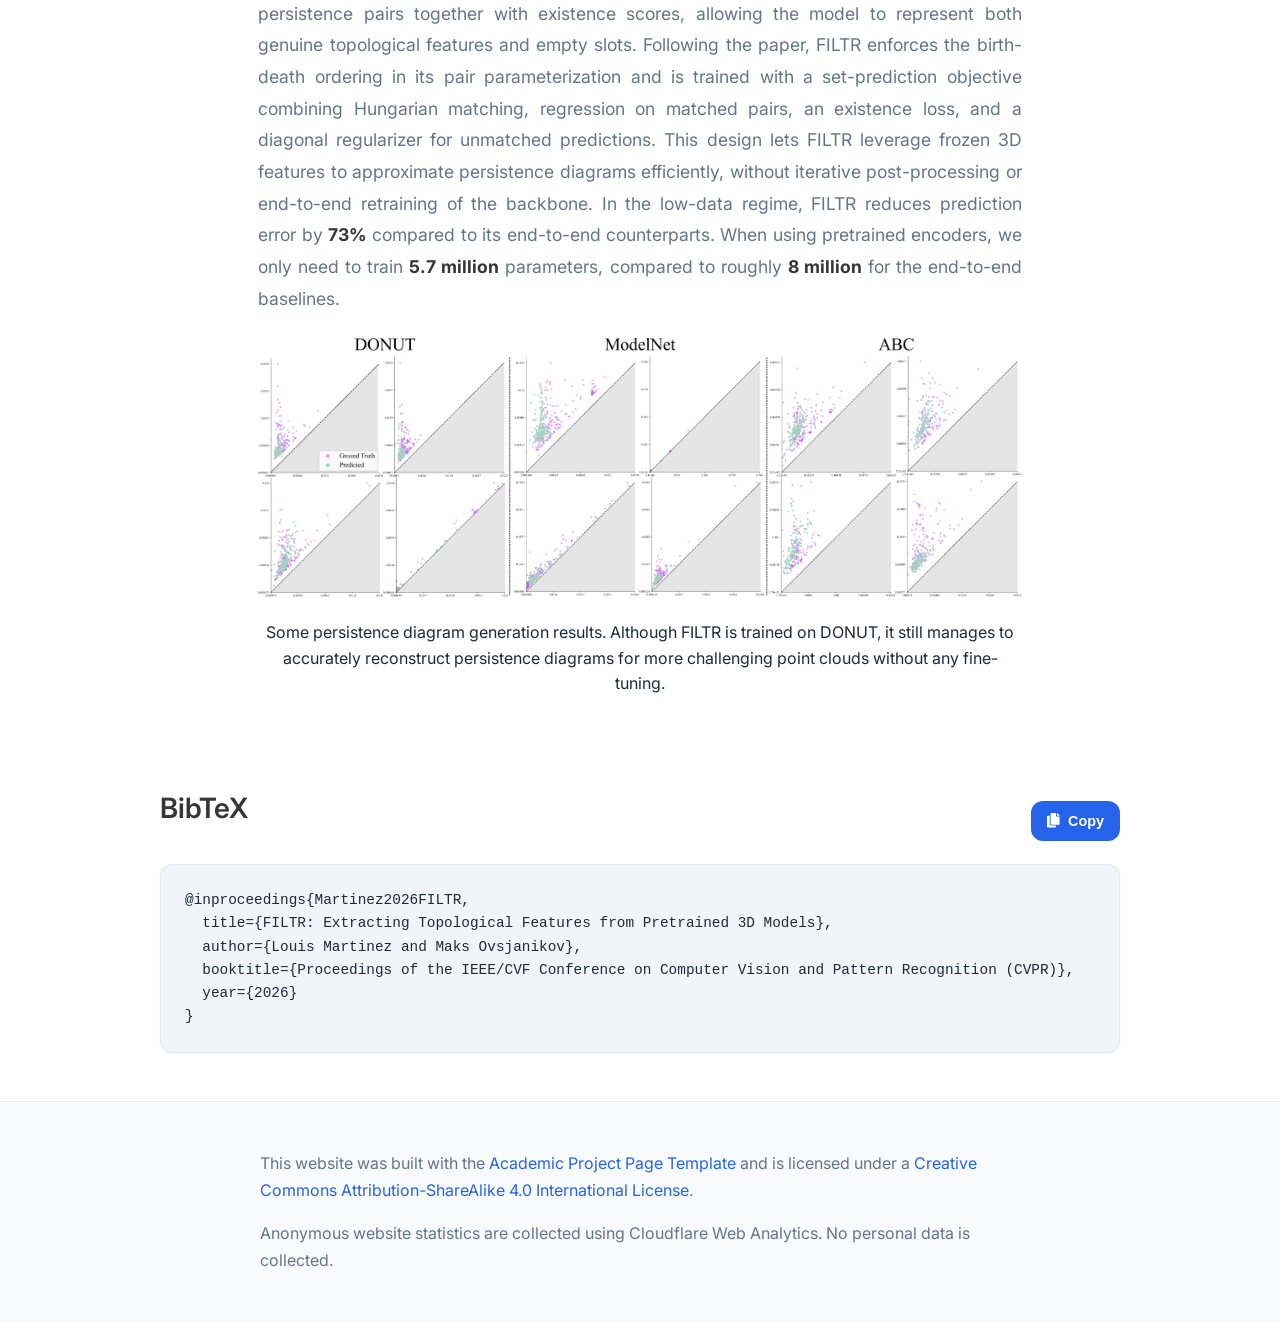
==== commit 1220be34: "Added cloudflare" ====
--- a/index.html
+++ b/index.html
@@ -186,6 +186,10 @@
     ]
   }
   </script>
+
+  <!-- Cloudflare Web Analytics -->
+  <script defer src='https://static.cloudflareinsights.com/beacon.min.js'
+    data-cf-beacon='{"token": "a1b1e33243764bbc9bc192847c36629b"}'></script><!-- End Cloudflare Web Analytics -->
 </head>
 
 <body>
@@ -444,6 +448,11 @@
                   Attribution-ShareAlike 4.0 International License</a>.
               </p>
 
+              <p>
+                Anonymous website statistics are collected using Cloudflare Web Analytics. No personal data is
+                collected.
+              </p>
+
             </div>
           </div>
         </div>
@@ -458,4 +467,4 @@
 
 </body>
 
-</html>+</html>
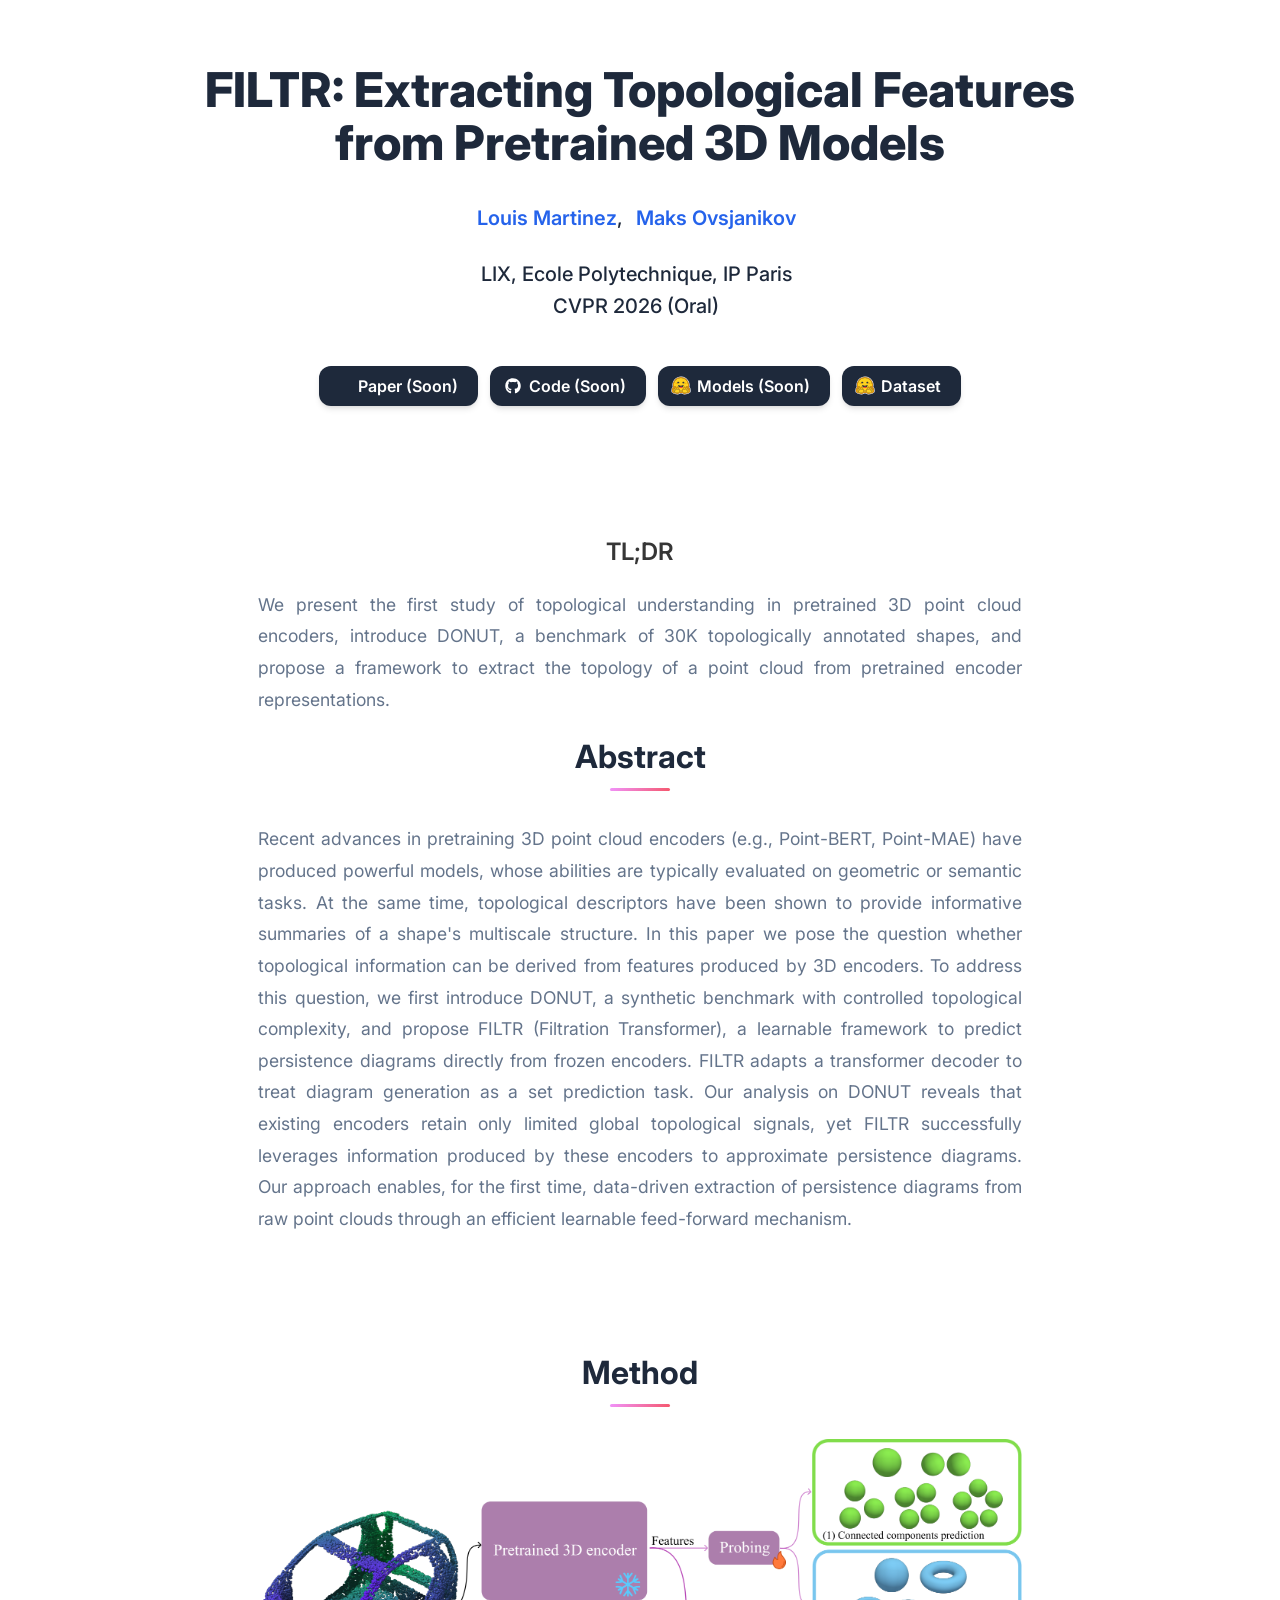
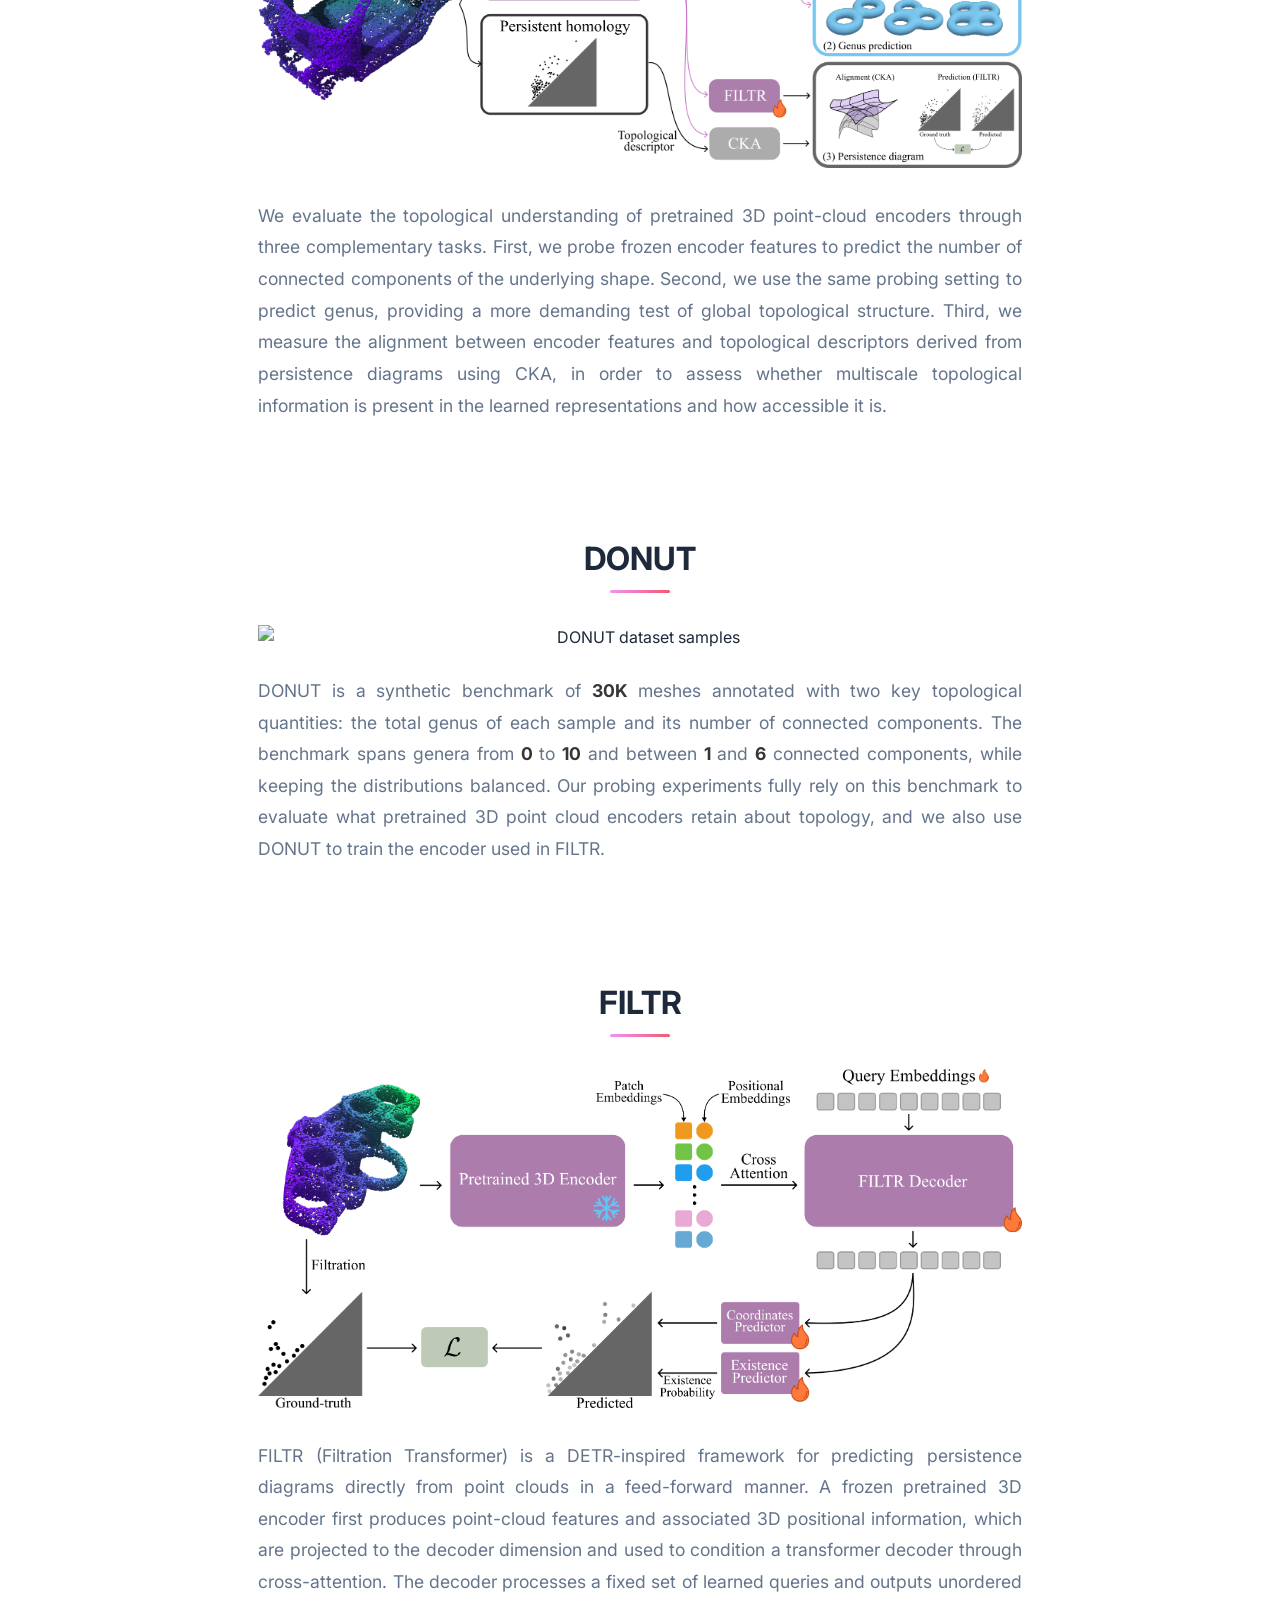
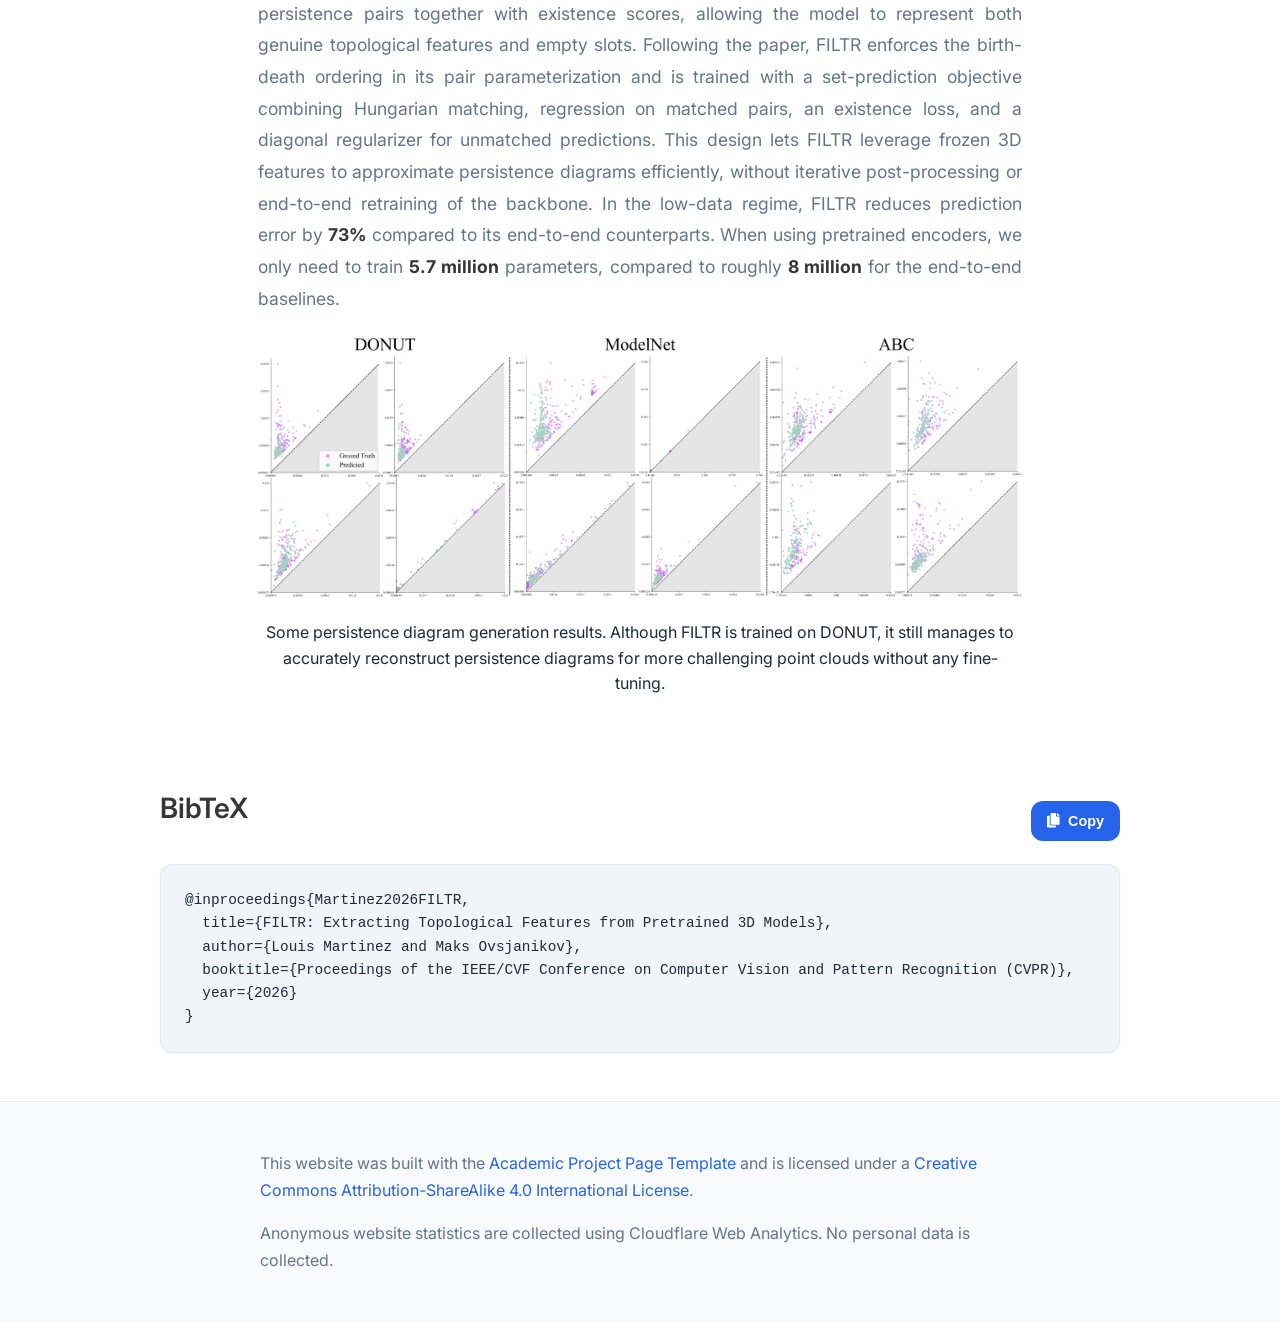
==== commit 40abc74d: "Added oral" ====
--- a/index.html
+++ b/index.html
@@ -57,7 +57,7 @@
   <meta name="citation_author" content="Martinez, Louis">
   <meta name="citation_author" content="Ovsjanikov, Maks">
   <meta name="citation_publication_date" content="2026">
-  <meta name="citation_conference_title" content="CVPR 2026">
+  <meta name="citation_conference_title" content="CVPR 2026 (Oral)">
   <meta name="citation_pdf_url" content="https://filtr-topology.github.io/static/pdfs/paper.pdf">
 
   <!-- Additional SEO -->
@@ -141,7 +141,7 @@
     "datePublished": "2024-01-01",
     "publisher": {
       "@type": "Organization",
-      "name": "CVPR 2026"
+      "name": "CVPR 2026 (Oral)"
     },
     "url": "https://filtr-topology.github.io/",
     "image": "https://YOUR_DOMAIN.com/static/images/social_preview.png",
@@ -218,7 +218,7 @@
 
               <div class="is-size-5 publication-authors">
                 <!-- TODO: Replace with your institution and conference/journal info -->
-                <span class="author-block">LIX, Ecole Polytechnique, IP Paris<br>CVPR 2026</span>
+                <span class="author-block">LIX, Ecole Polytechnique, IP Paris<br>CVPR 2026 (Oral)</span>
               </div>
 
               <div class="column has-text-centered">
@@ -467,4 +467,4 @@
 
 </body>
 
-</html>
+</html>
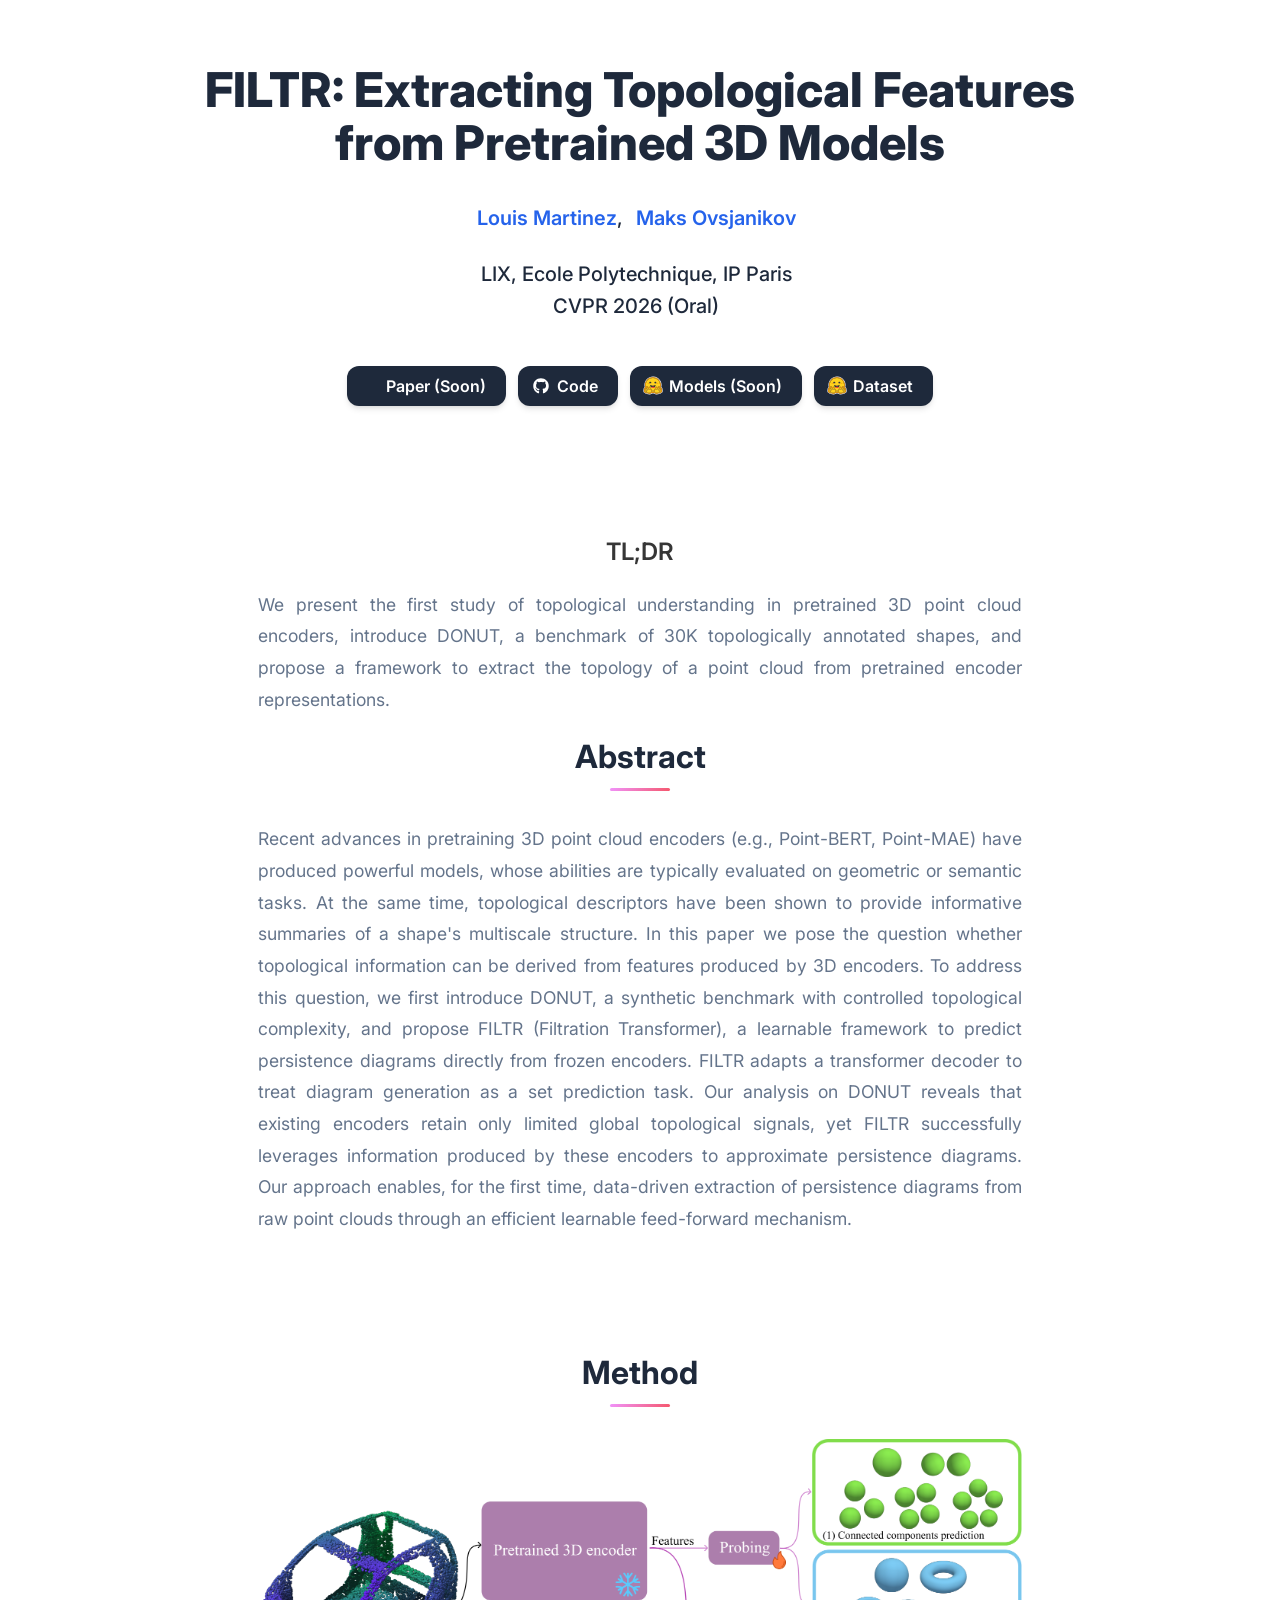
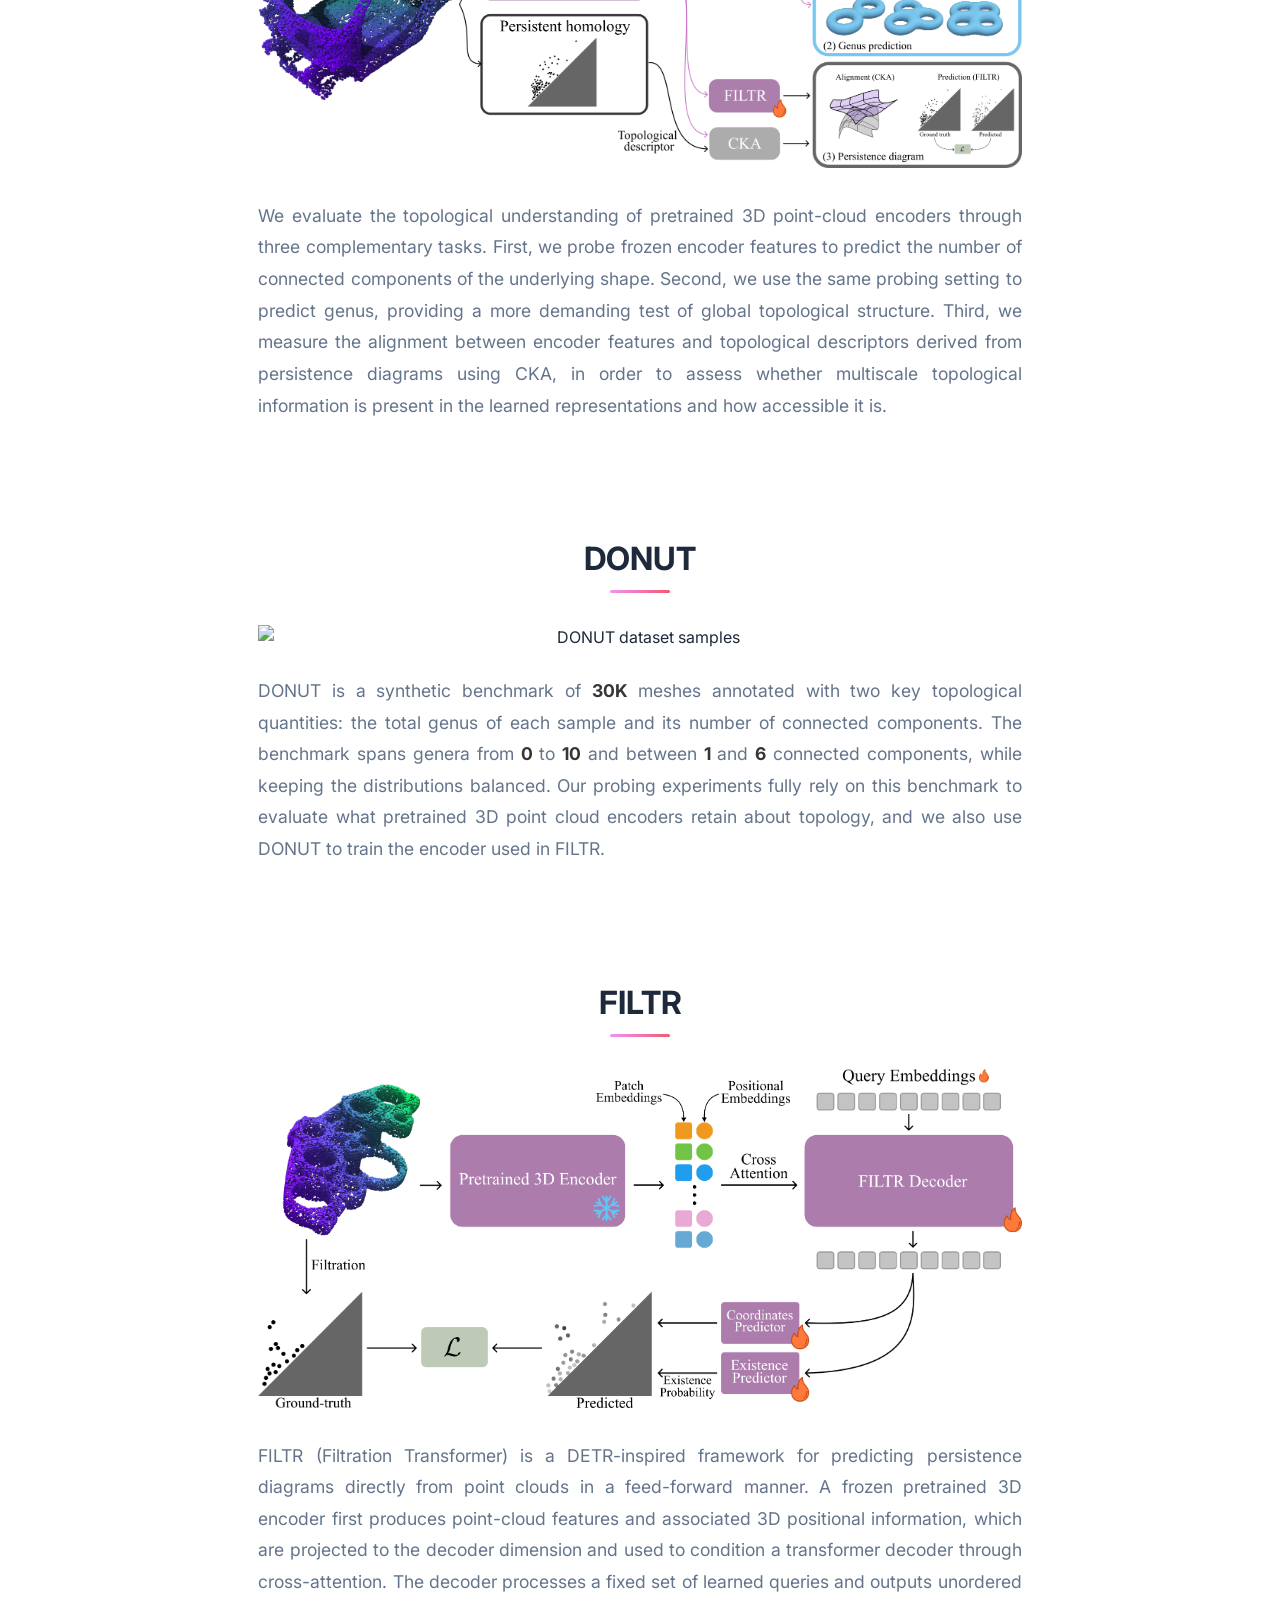
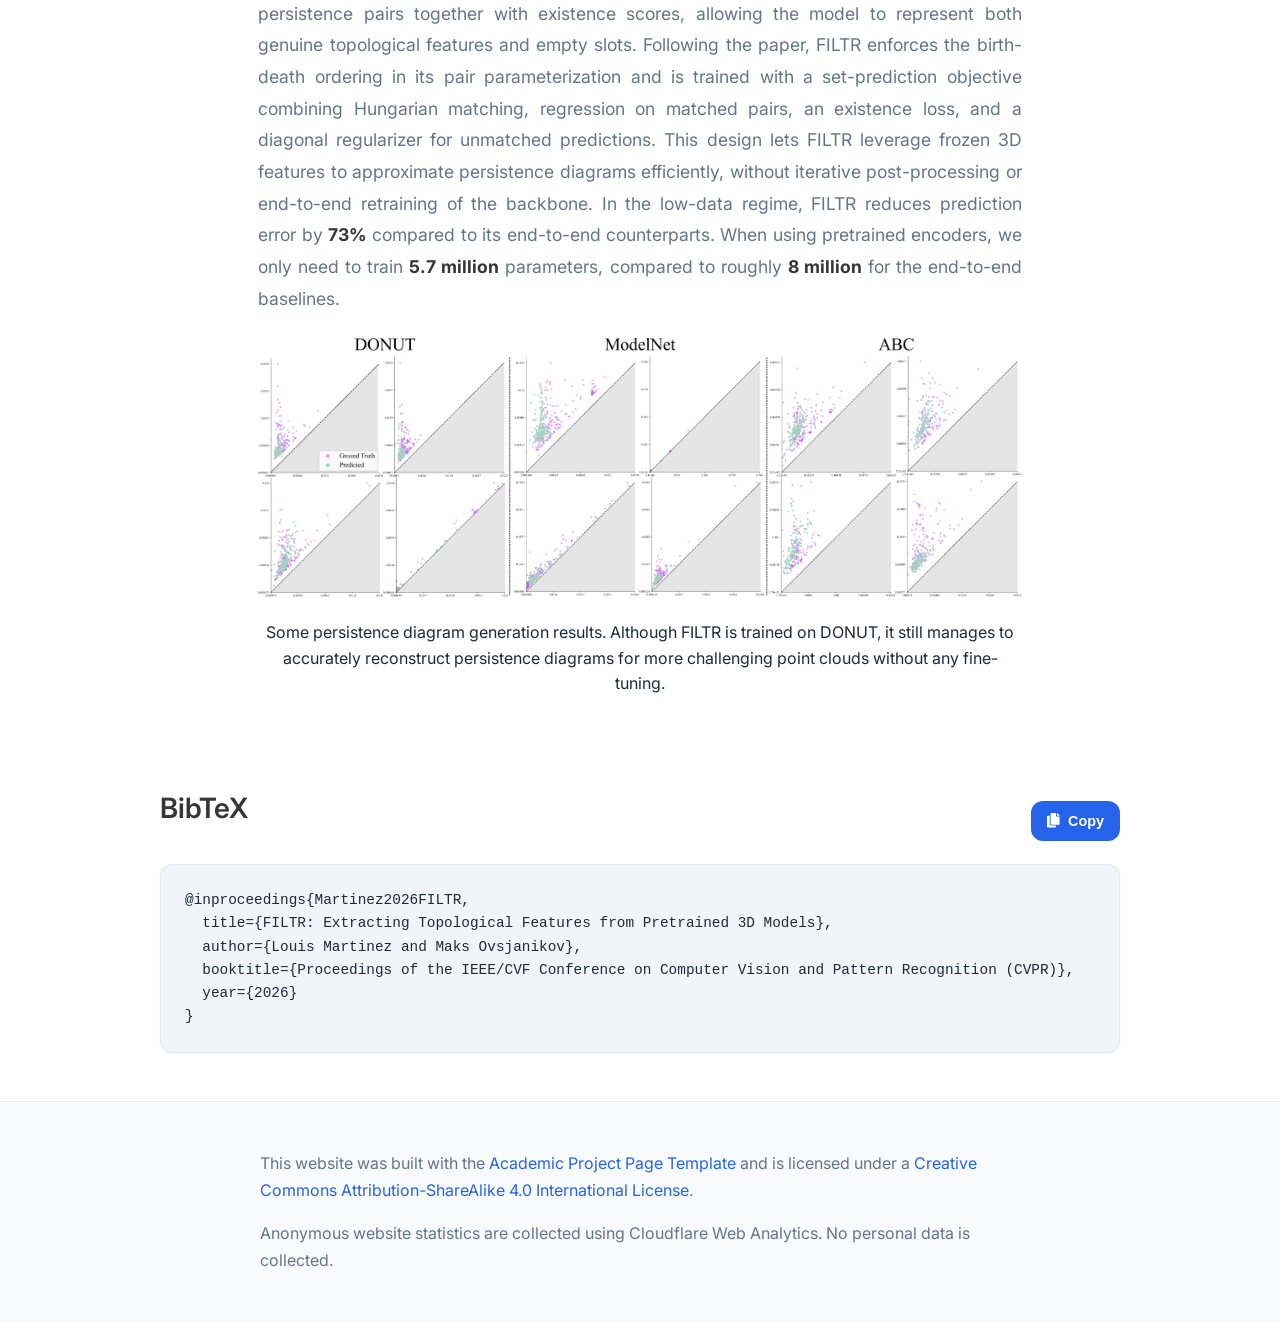
==== commit 3cbb8a47: "Added link to official repo" ====
--- a/index.html
+++ b/index.html
@@ -247,11 +247,12 @@
 
                   <!-- TODO: Replace with your GitHub repository URL -->
                   <span class="link-block">
-                    <a href="#" class="external-link button is-normal is-rounded is-dark">
+                    <a href="https://github.com/lmartinez2001/filtr/" target="_blank"
+                      class="external-link button is-normal is-rounded is-dark">
                       <span class="icon">
                         <i class="fab fa-github"></i>
                       </span>
-                      <span>Code (Soon)</span>
+                      <span>Code</span>
                     </a>
                   </span>
 
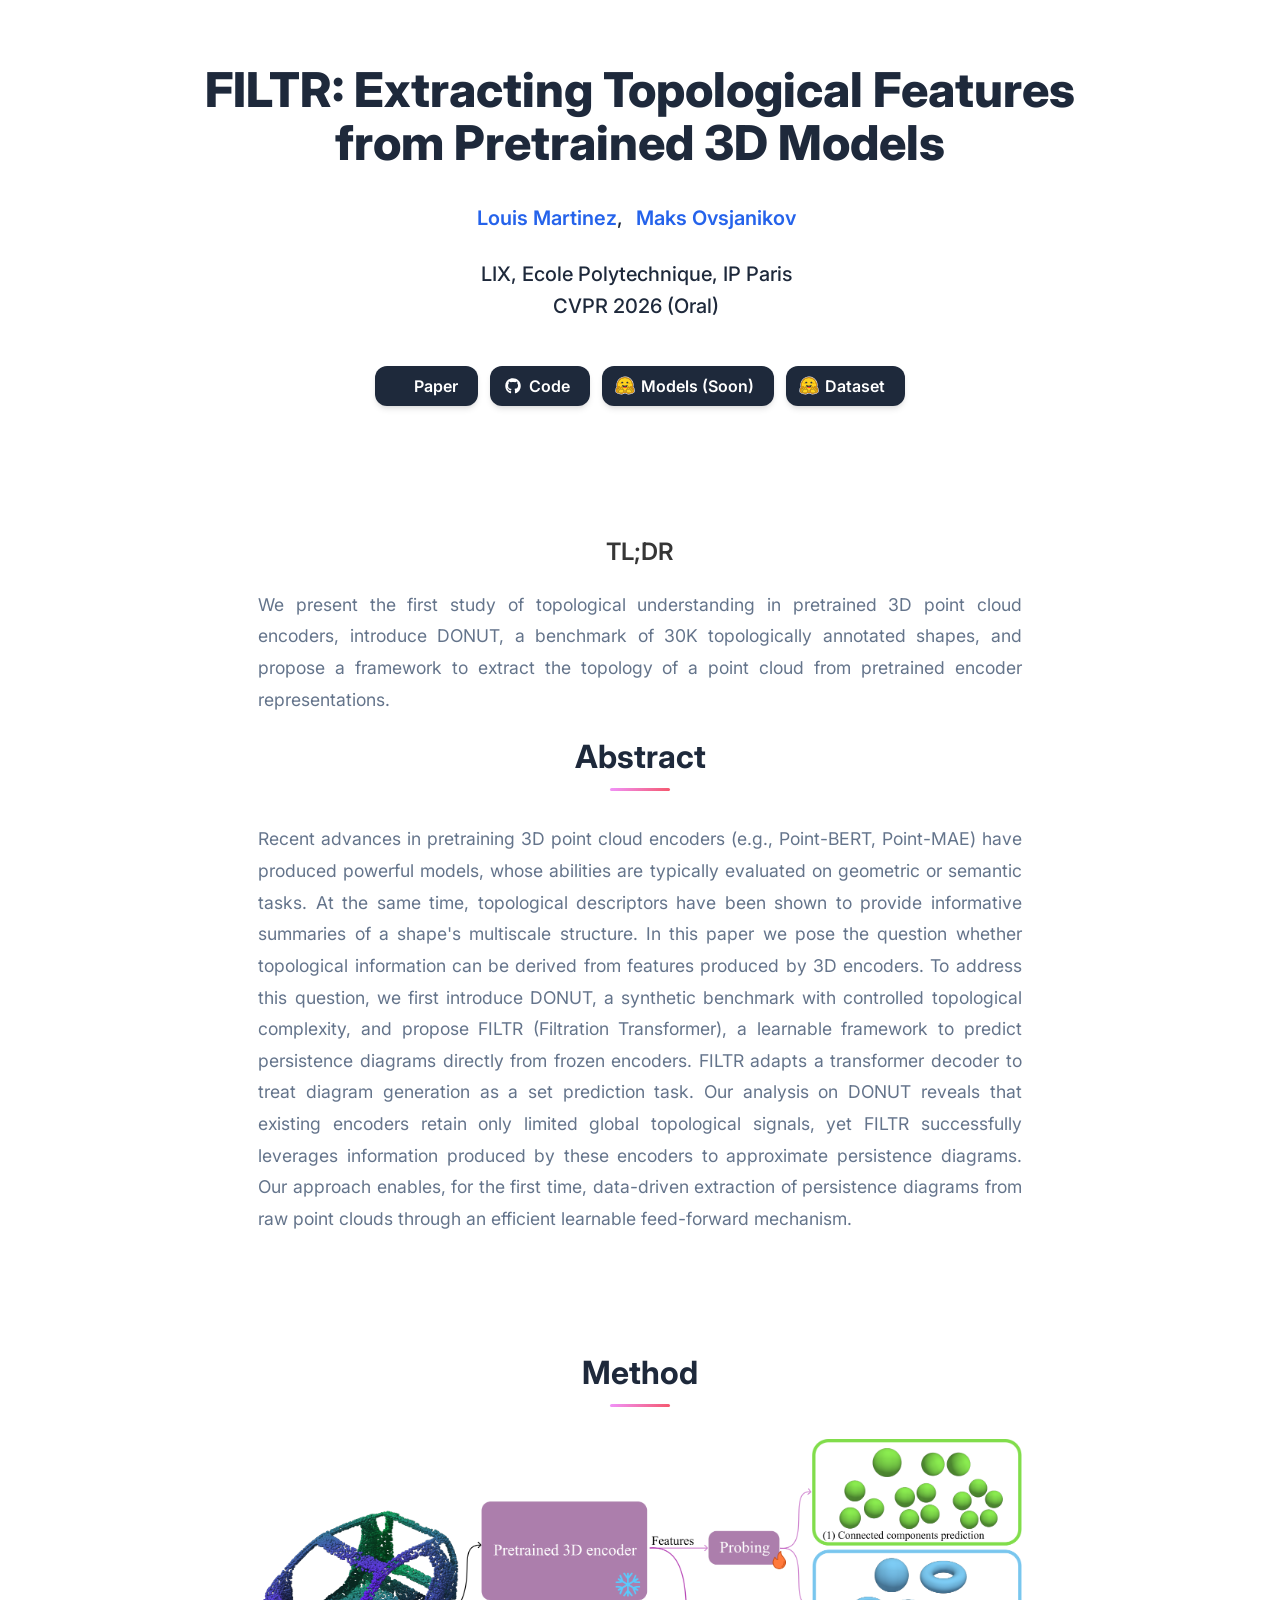
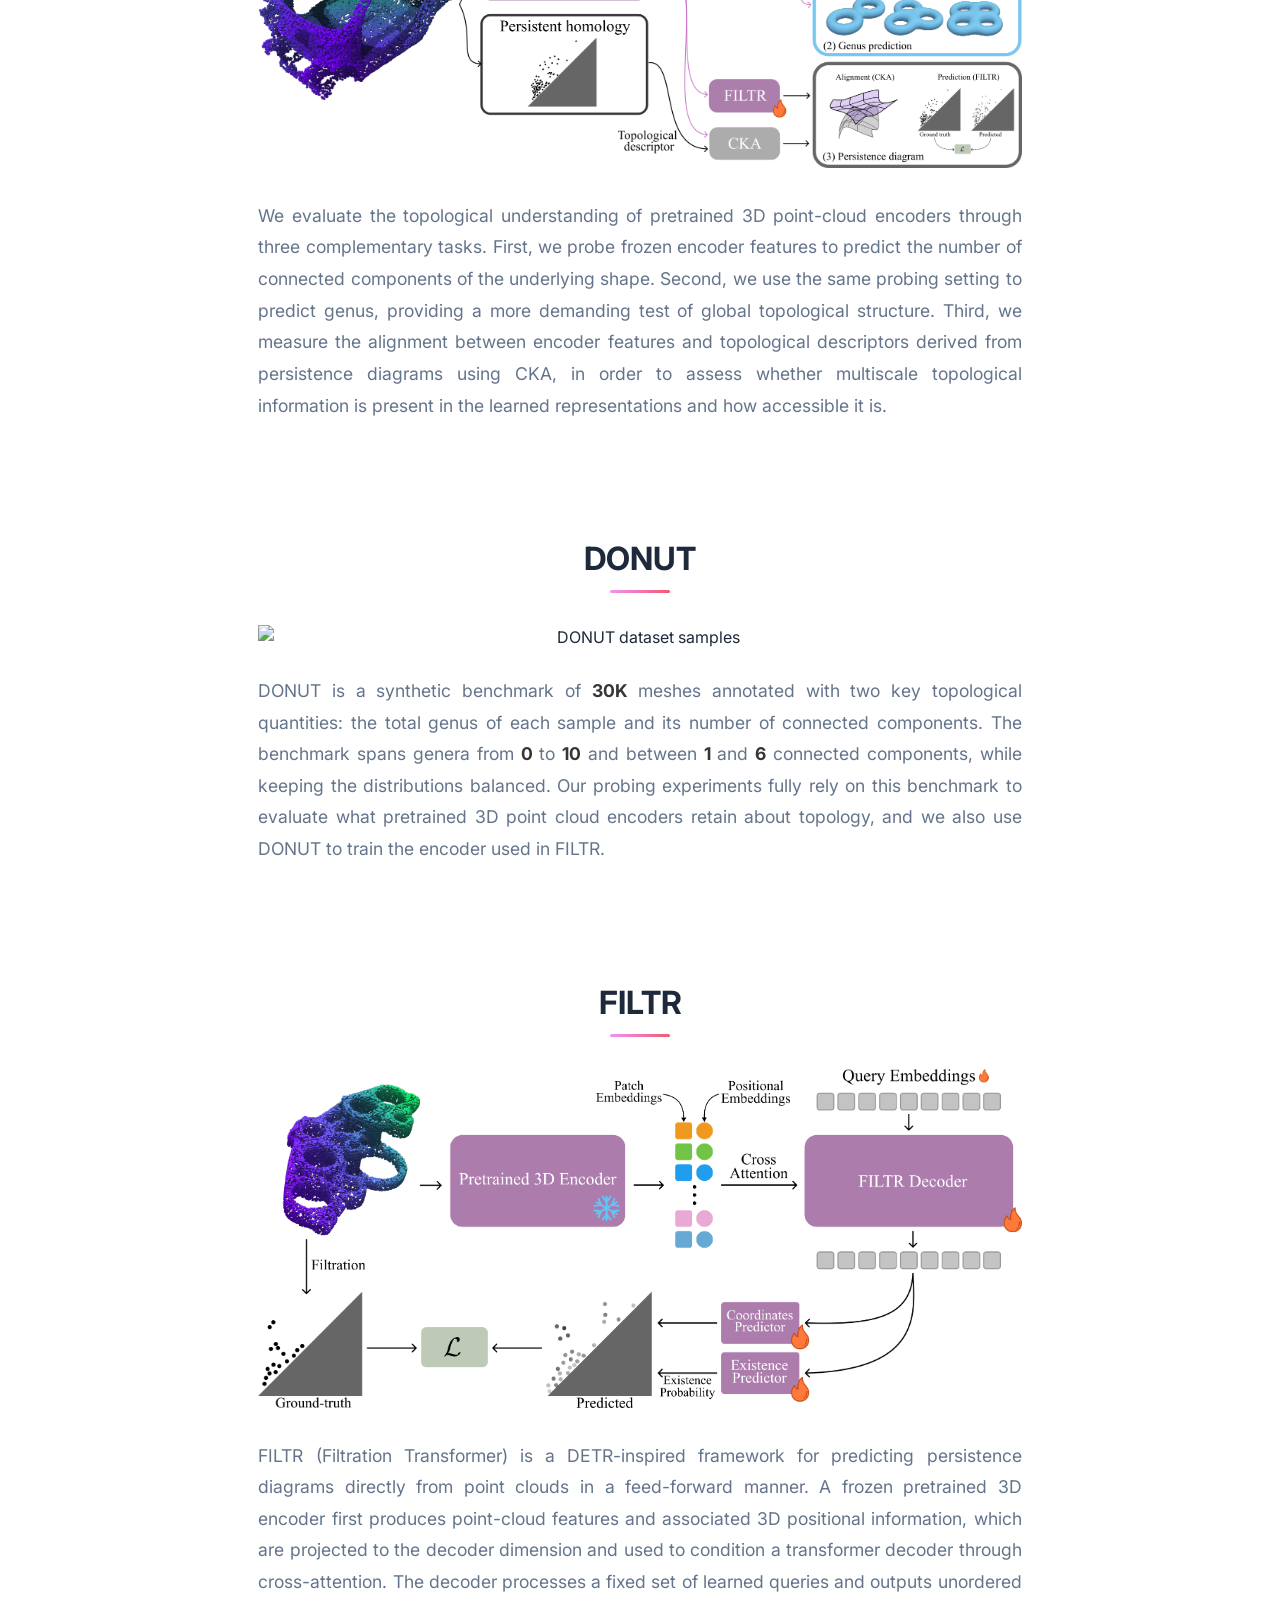
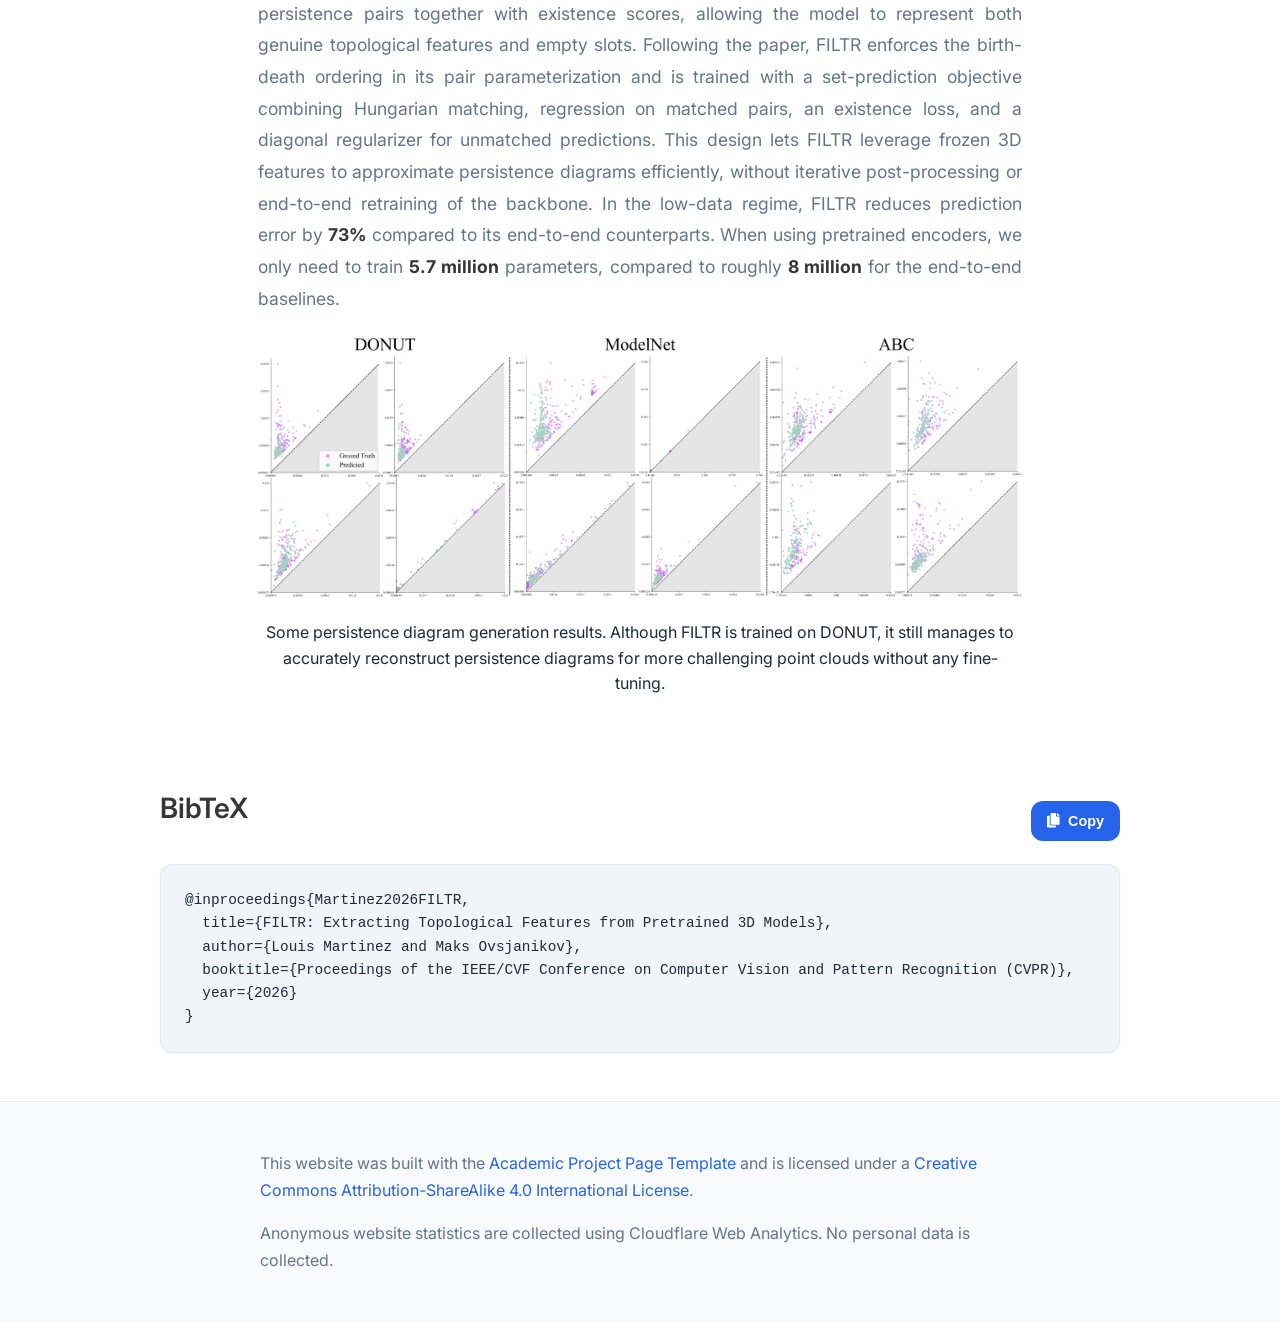
==== commit a5288c30: "Added paper link" ====
--- a/index.html
+++ b/index.html
@@ -226,11 +226,12 @@
 
                   <!-- TODO: Update with your arXiv paper ID -->
                   <span class="link-block">
-                    <a href="#" class="external-link button is-normal is-rounded is-dark">
+                    <a href="https://arxiv.org/abs/2604.22334" target="_blank"
+                      class="external-link button is-normal is-rounded is-dark">
                       <span class="icon">
                         <i class="ai ai-arxiv"></i>
                       </span>
-                      <span>Paper (Soon)</span>
+                      <span>Paper</span>
                     </a>
                   </span>
 
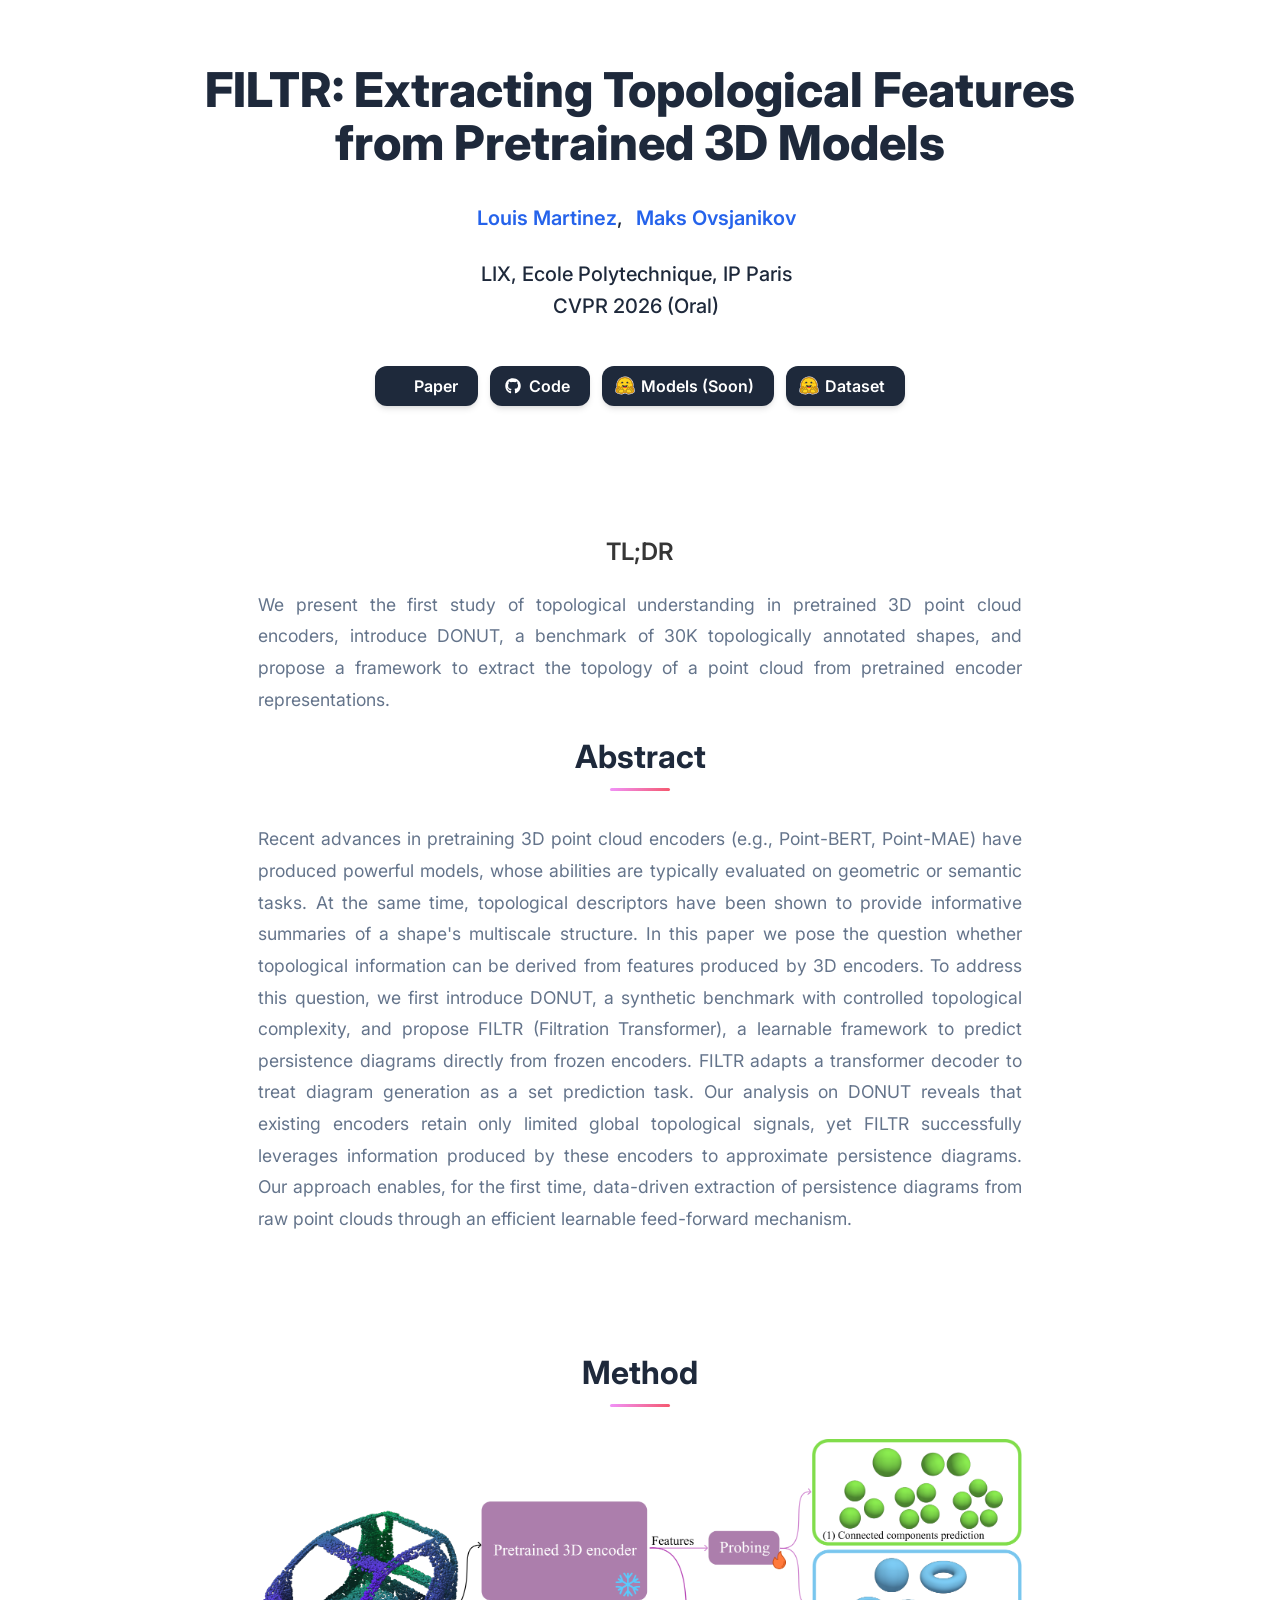
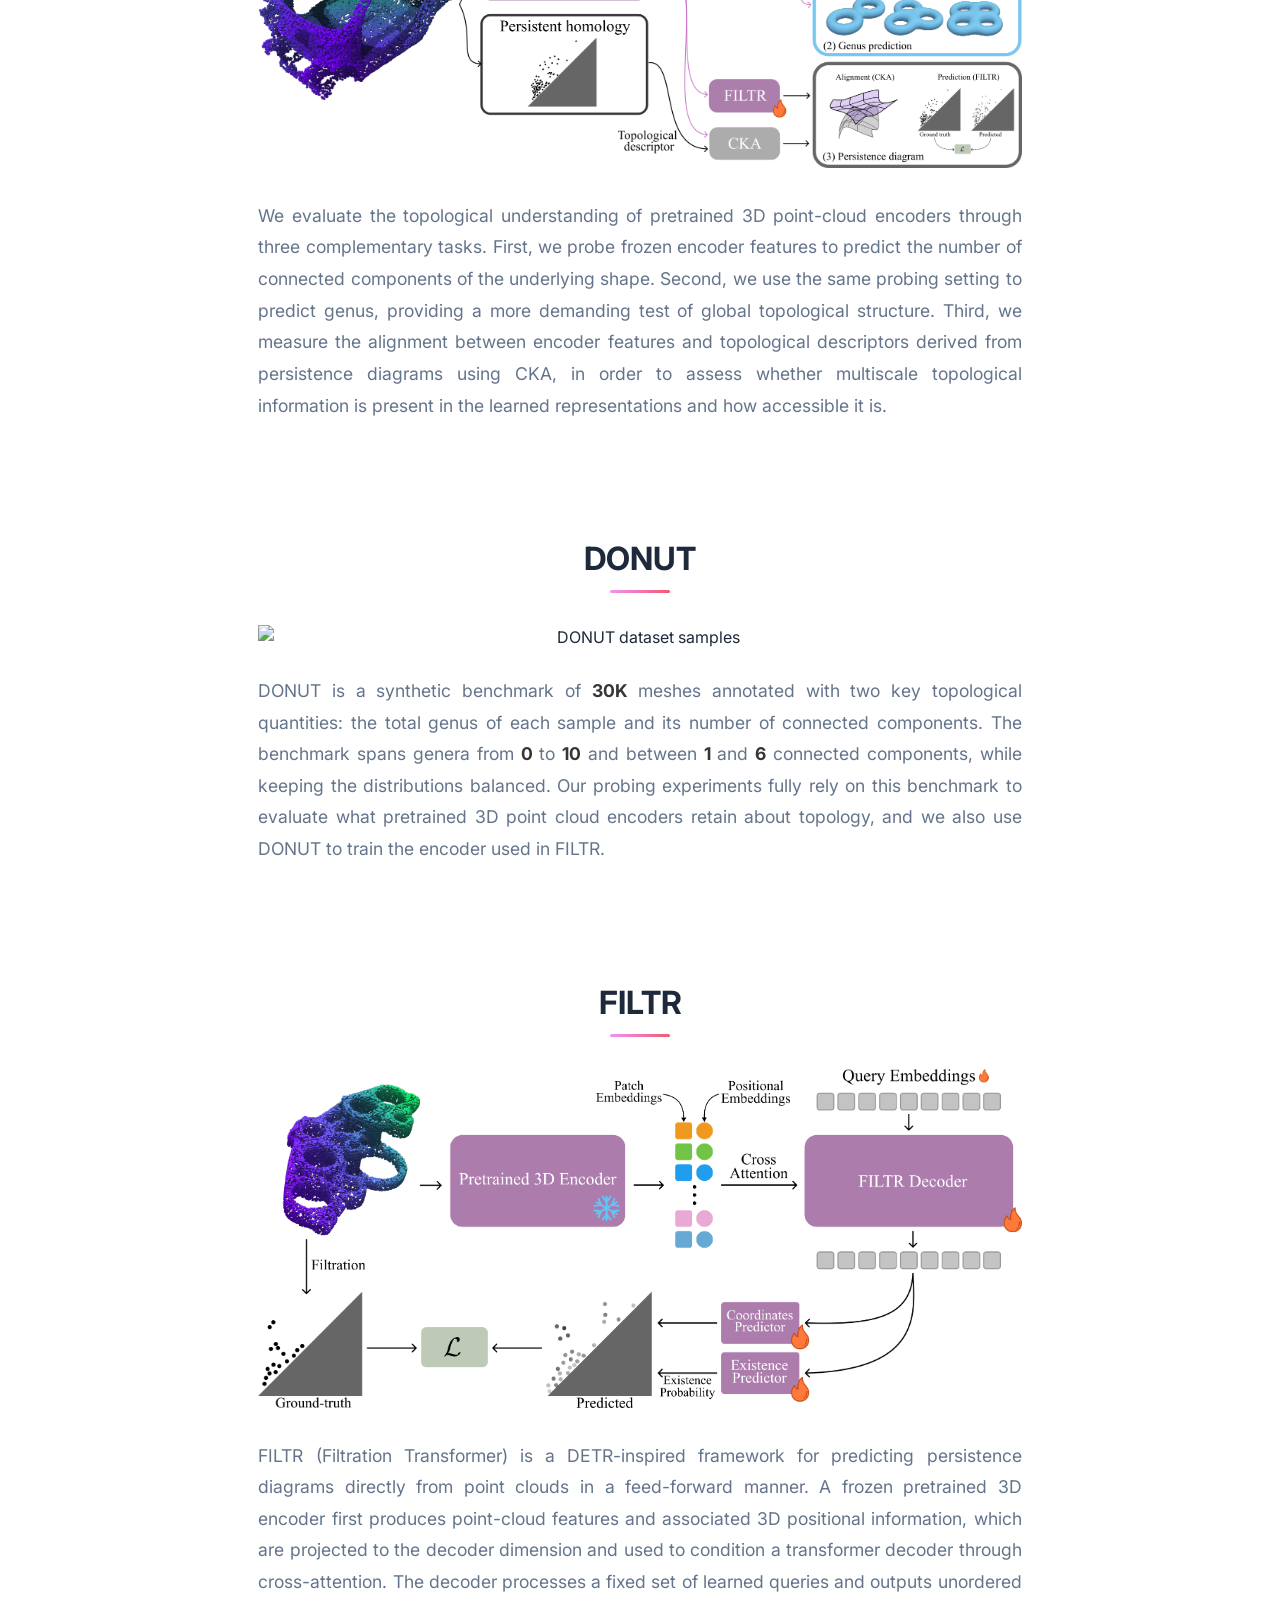
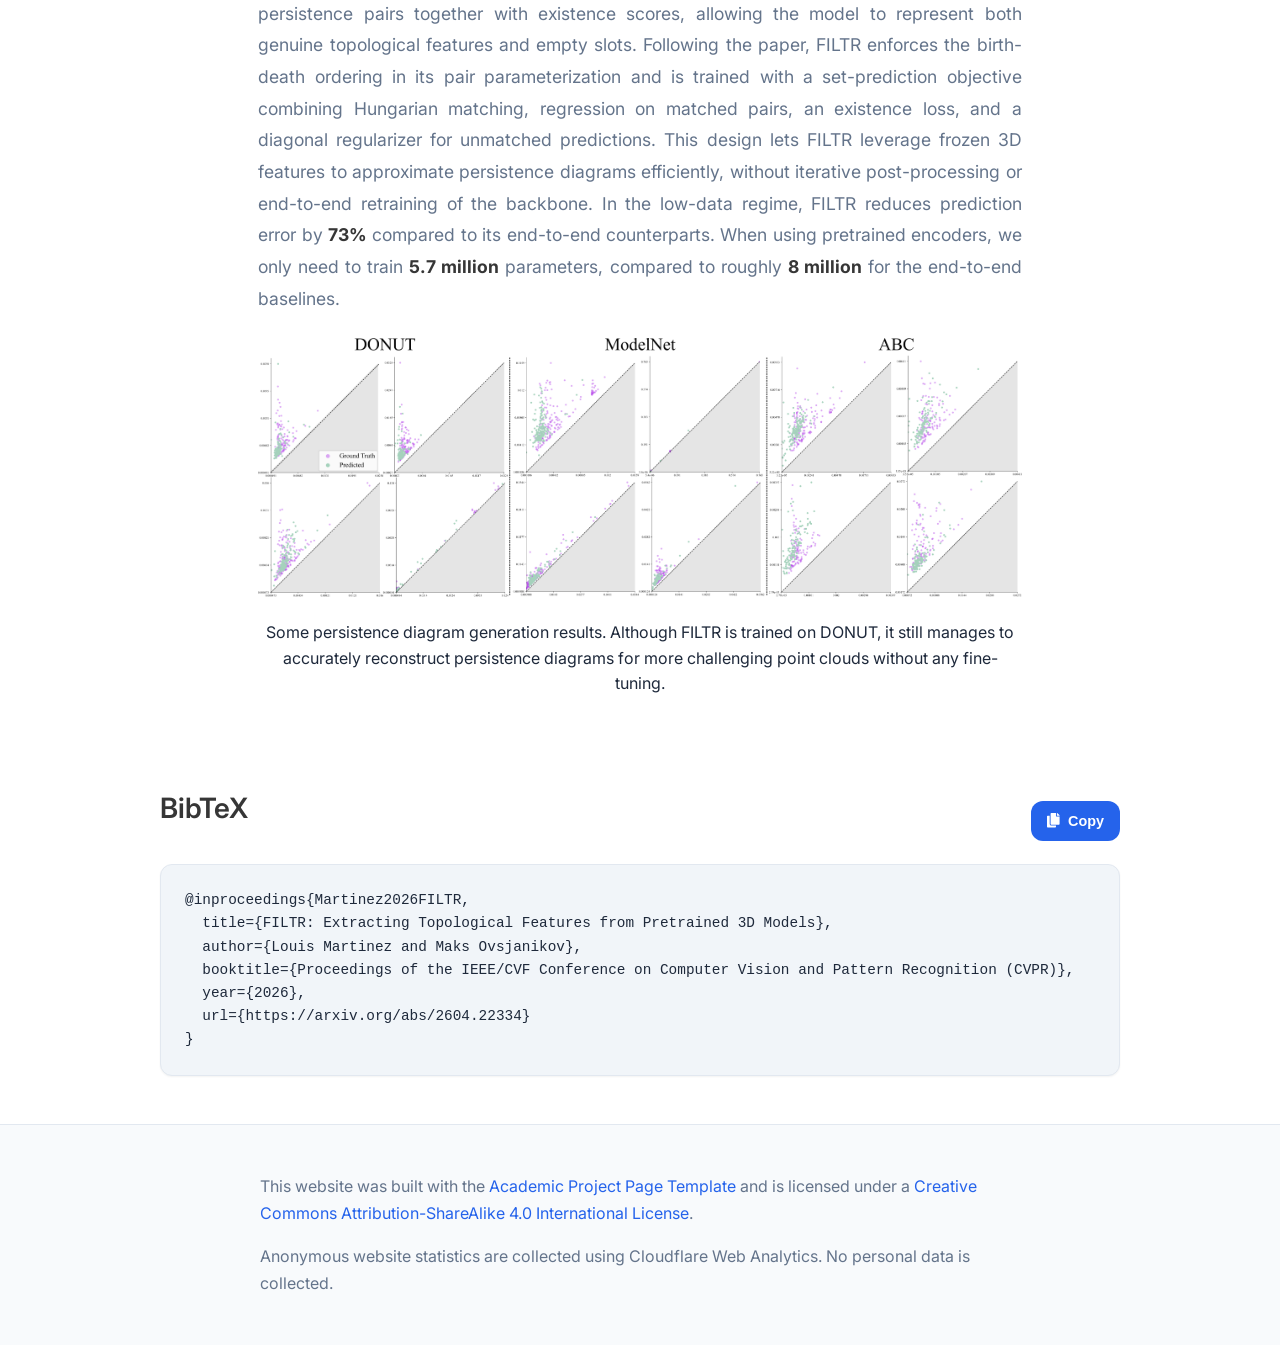
==== commit 314bbc71: "Added arxiv in bibtex" ====
--- a/index.html
+++ b/index.html
@@ -429,7 +429,8 @@
   title={FILTR: Extracting Topological Features from Pretrained 3D Models},
   author={Louis Martinez and Maks Ovsjanikov},
   booktitle={Proceedings of the IEEE/CVF Conference on Computer Vision and Pattern Recognition (CVPR)},
-  year={2026}
+  year={2026},
+  url={https://arxiv.org/abs/2604.22334}
 }</code></pre>
       </div>
     </section>
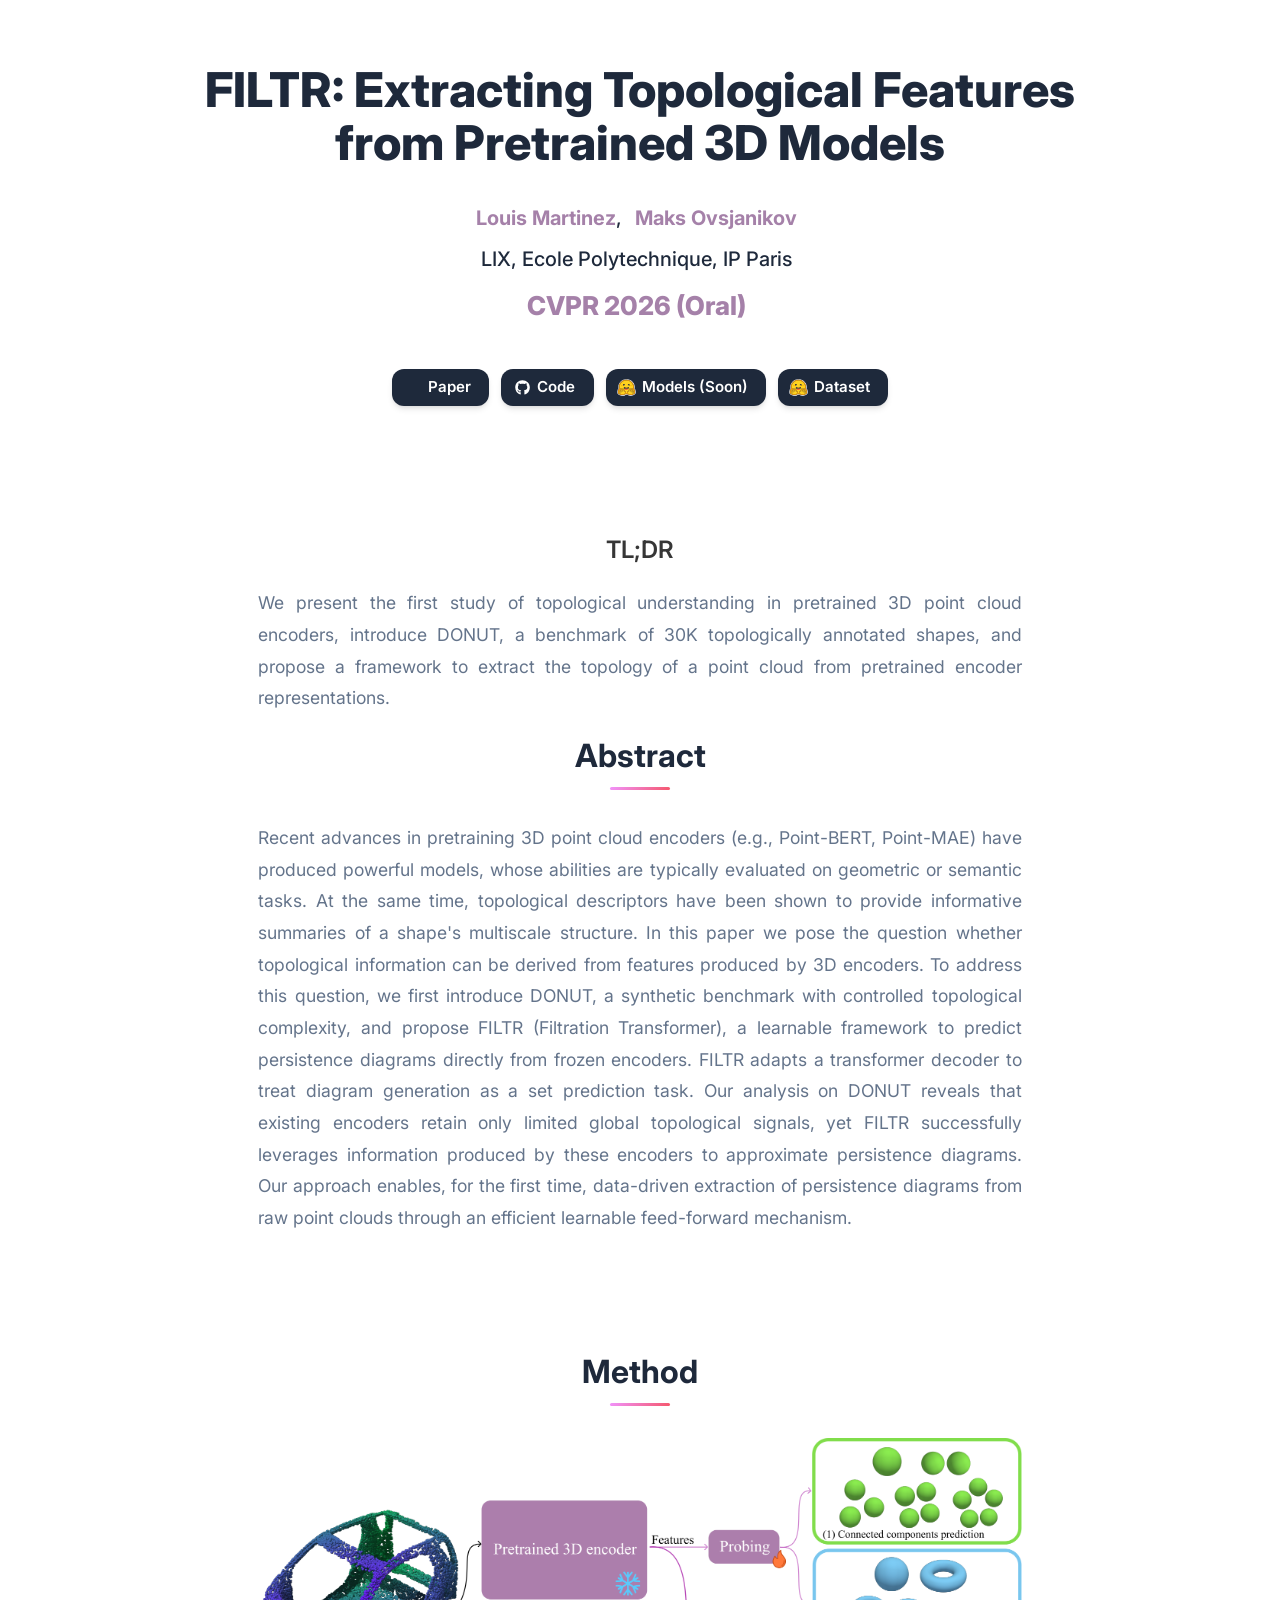
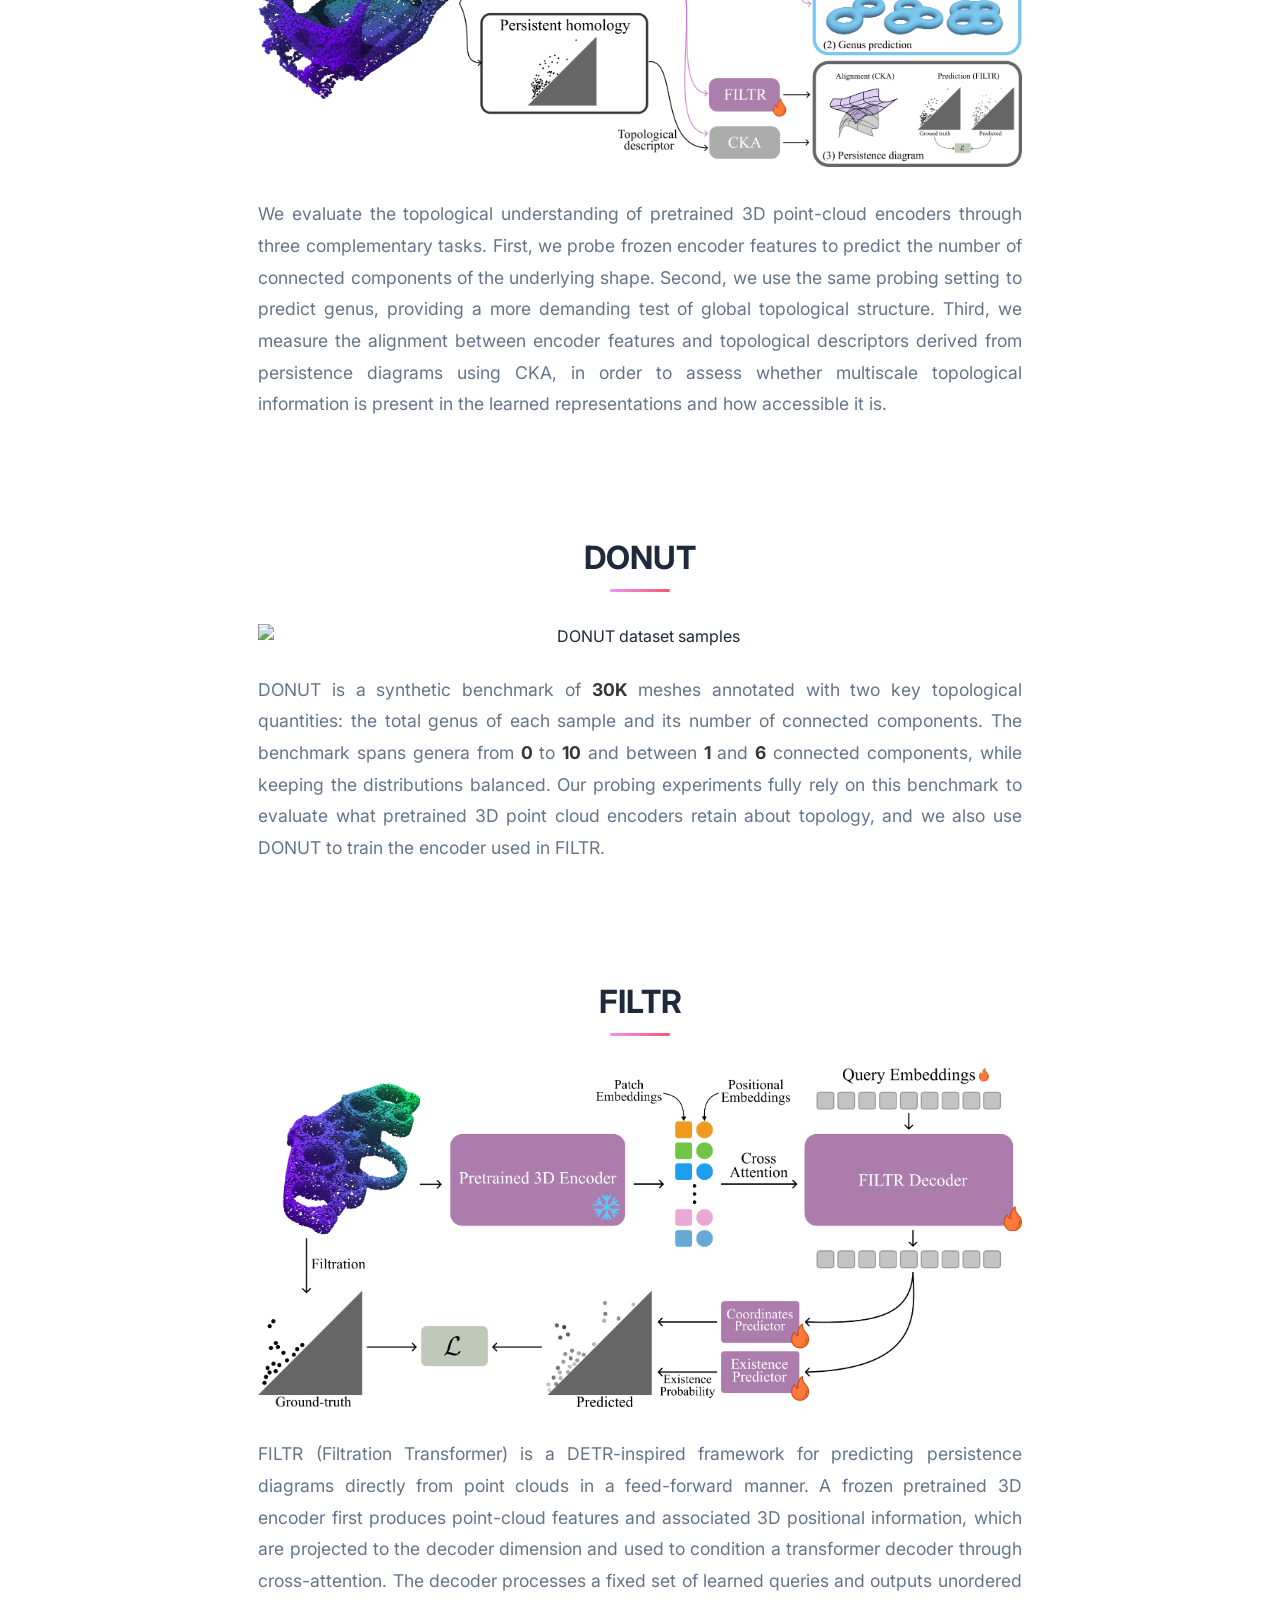
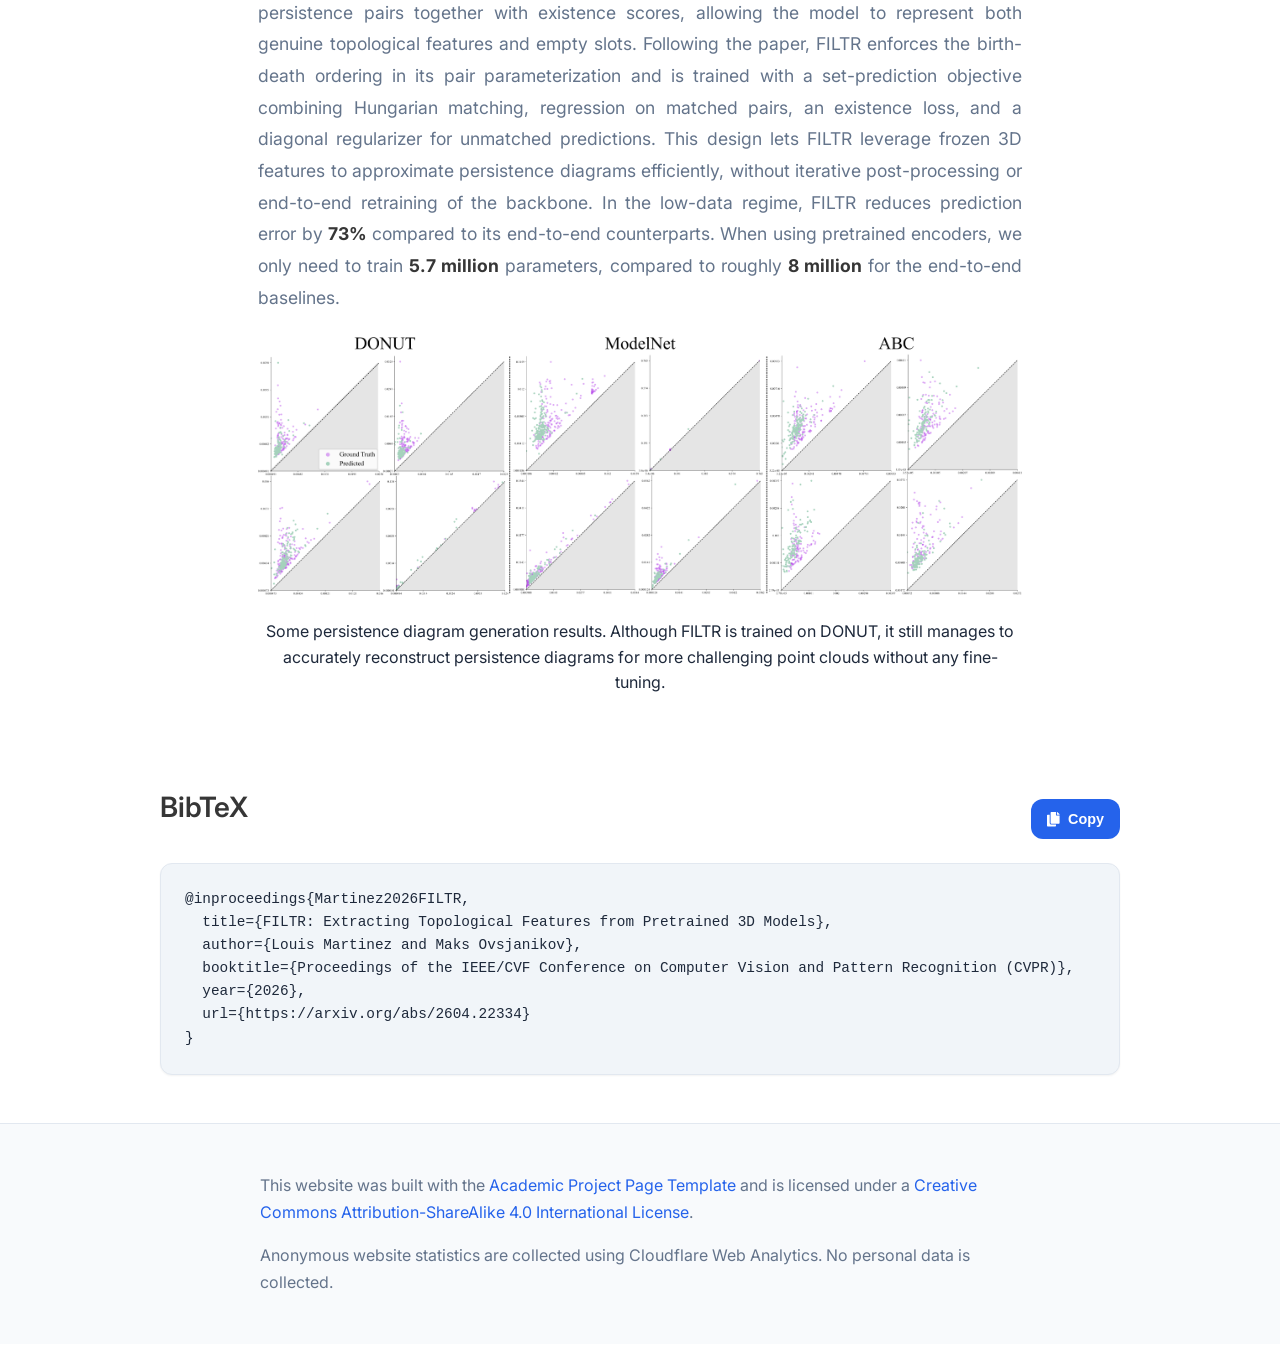
==== commit 10ff4da8: "Style changes" ====
--- a/index.html
+++ b/index.html
@@ -211,14 +211,14 @@
               </h1>
               <div class="is-size-5 publication-authors">
                 <span class="author-block">
-                  <a href="https://lmartinez2001.github.io/" target="_blank">Louis Martinez</a>,</span>
+                  <a class="author-highlight" href="https://lmartinez2001.github.io/" target="_blank">Louis Martinez</a>,</span>
                 <span class="author-block">
-                  <a href="https://www.lix.polytechnique.fr/~maks/" target="_blank">Maks Ovsjanikov</a></span>
+                  <a class="author-highlight" href="https://www.lix.polytechnique.fr/~maks/" target="_blank">Maks Ovsjanikov</a></span>
               </div>
 
-              <div class="is-size-5 publication-authors">
+              <div class="is-size-5 publication-authors publication-affiliation">
                 <!-- TODO: Replace with your institution and conference/journal info -->
-                <span class="author-block">LIX, Ecole Polytechnique, IP Paris<br>CVPR 2026 (Oral)</span>
+                <span class="author-block">LIX, Ecole Polytechnique, IP Paris<br><span class="publication-conference-highlight">CVPR 2026 (Oral)</span></span>
               </div>
 
               <div class="column has-text-centered">
@@ -470,4 +470,4 @@
 
 </body>
 
-</html>+</html>
--- a/static/css/index.css
+++ b/static/css/index.css
@@ -4,6 +4,7 @@
   --primary-hover: #1d4ed8;
   --secondary-color: #64748b;
   --accent-color: #0ea5e9;
+  --cvpr-highlight-color: rgb(165, 129, 169);
   --text-primary: #1e293b;
   --text-secondary: #64748b;
   --text-light: #94a3b8;
@@ -68,24 +69,24 @@
 }
 
 .footer .icon-link {
-    font-size: 25px;
-    color: var(--text-secondary);
-    transition: var(--transition);
+  font-size: 25px;
+  color: var(--text-secondary);
+  transition: var(--transition);
 }
 
 .footer .icon-link:hover {
-    color: var(--primary-color);
-    transform: translateY(-2px);
+  color: var(--primary-color);
+  transform: translateY(-2px);
 }
 
 .link-block a {
-    margin: 8px 4px;
+  margin: 8px 4px;
 }
 
 .hf-logo {
-    display: block;
-    width: 1.7em;
-    height: 1.7em;
+  display: block;
+  width: 1.7em;
+  height: 1.7em;
 }
 
 .dnerf {
@@ -121,11 +122,11 @@
 
 /* Publication Content Styling */
 .publication-title {
-    font-family: 'Inter', sans-serif !important;
-    font-weight: 800 !important;
-    color: var(--text-primary) !important;
-    margin-bottom: 2rem !important;
-    line-height: 1.1 !important;
+  font-family: 'Inter', sans-serif !important;
+  font-weight: 800 !important;
+  color: var(--text-primary) !important;
+  margin-bottom: 2rem !important;
+  line-height: 1.1 !important;
 }
 
 .publication-banner {
@@ -157,53 +158,78 @@
     margin-bottom: 1.5rem;
 }
 
+.publication-authors + .publication-affiliation {
+    margin-top: -0.9rem;
+}
+
 .publication-venue {
     color: var(--text-secondary);
     width: fit-content;
     font-weight: 600;
-    background: var(--background-accent);
-    padding: 0.5rem 1rem;
-    border-radius: var(--border-radius);
-    margin-top: 1rem;
+  background: var(--background-accent);
+  padding: 0.5rem 1rem;
+  border-radius: var(--border-radius);
+  margin-top: 1rem;
+  display: inline-block;
+}
+
+.publication-awards {
+  color: #ef4444;
+  width: fit-content;
+  font-weight: 700;
+  background: linear-gradient(135deg, #fef2f2, #fee2e2);
+  padding: 0.5rem 1rem;
+  border-radius: var(--border-radius);
+  border-left: 4px solid #ef4444;
+  margin-top: 1rem;
+}
+
+.publication-authors a {
+  color: var(--primary-color) !important;
+  text-decoration: none;
+  font-weight: 600;
+  transition: var(--transition);
+  position: relative;
+}
+
+.publication-authors a::after {
+  content: '';
+  position: absolute;
+  width: 0;
+  height: 2px;
+  bottom: -2px;
+  left: 0;
+  background: var(--gradient-accent);
+  transition: var(--transition);
+}
+
+.publication-authors a:hover::after {
+  width: 100%;
+}
+
+.publication-authors a:hover {
+  color: var(--primary-hover) !important;
+}
+
+.publication-authors a.author-highlight {
+  color: var(--cvpr-highlight-color) !important;
+  font-weight: 700;
+}
+
+.publication-authors a.author-highlight:hover {
+  color: var(--cvpr-highlight-color) !important;
+}
+
+.publication-authors a.author-highlight::after {
+  background: var(--cvpr-highlight-color);
+}
+
+.publication-conference-highlight {
+  color: var(--cvpr-highlight-color);
     display: inline-block;
-}
-
-.publication-awards {
-    color: #ef4444;
-    width: fit-content;
-    font-weight: 700;
-    background: linear-gradient(135deg, #fef2f2, #fee2e2);
-    padding: 0.5rem 1rem;
-    border-radius: var(--border-radius);
-    border-left: 4px solid #ef4444;
-    margin-top: 1rem;
-}
-
-.publication-authors a {
-   color: var(--primary-color) !important;
-   text-decoration: none;
-   font-weight: 600;
-   transition: var(--transition);
-   position: relative;
-}
-
-.publication-authors a::after {
-    content: '';
-    position: absolute;
-    width: 0;
-    height: 2px;
-    bottom: -2px;
-    left: 0;
-    background: var(--gradient-accent);
-    transition: var(--transition);
-}
-
-.publication-authors a:hover::after {
-    width: 100%;
-}
-
-.publication-authors a:hover {
-    color: var(--primary-hover) !important;
+    font-size: 1.3em;
+    font-weight: 800;
+    margin-top: 0.6rem;
 }
 
 .author-block {
@@ -224,28 +250,28 @@
 
 /* Modern Video and Carousel Styling */
 .publication-video {
-    position: relative;
-    width: 100%;
-    height: 0;
-    padding-bottom: 56.25%;
-    overflow: hidden;
-    border-radius: var(--border-radius-lg) !important;
-    box-shadow: var(--shadow-xl);
-    transition: var(--transition);
+  position: relative;
+  width: 100%;
+  height: 0;
+  padding-bottom: 56.25%;
+  overflow: hidden;
+  border-radius: var(--border-radius-lg) !important;
+  box-shadow: var(--shadow-xl);
+  transition: var(--transition);
 }
 
 .publication-video:hover {
-    transform: translateY(-4px);
-    box-shadow: var(--shadow-xl);
+  transform: translateY(-4px);
+  box-shadow: var(--shadow-xl);
 }
 
 .publication-video iframe {
-    position: absolute;
-    top: 0;
-    left: 0;
-    width: 100%;
-    height: 100%;
-    border-radius: var(--border-radius-lg);
+  position: absolute;
+  top: 0;
+  left: 0;
+  width: 100%;
+  height: 100%;
+  border-radius: var(--border-radius-lg);
 }
 
 .publication-body img {
@@ -308,7 +334,7 @@
   transform: scale(1.2);
 }
 
-.eql-cntrb { 
+.eql-cntrb {
   font-size: 0.875rem;
   color: var(--text-light);
   font-style: italic;
@@ -609,54 +635,54 @@
   .hero-body {
     padding: 2rem 1rem;
   }
-  
+
   .publication-header .hero-body {
     padding: 3rem 1rem 2rem;
   }
-  
+
   .publication-title {
     font-size: 2.5rem !important;
     line-height: 1.2 !important;
     margin-bottom: 1.5rem !important;
   }
-  
+
   .publication-authors {
     font-size: 1rem !important;
   }
-  
+
   .button {
     margin: 0.25rem !important;
     font-size: 0.875rem !important;
     padding: 0.75rem 1rem !important;
   }
-  
+
   .more-works-container {
     bottom: 2rem;
     right: 1rem;
     top: auto;
   }
-  
+
   .more-works-btn {
     padding: 0.6rem 1rem;
     font-size: 0.8rem;
   }
-  
+
   .more-works-dropdown {
     width: calc(100vw - 2rem);
     right: -1rem;
     bottom: calc(100% + 0.5rem);
     top: auto;
   }
-  
+
   .results-carousel .item {
     margin: 0.5rem;
     padding: 1rem;
   }
-  
+
   .teaser .hero-body {
     padding: 1rem;
   }
-  
+
   .content.has-text-justified {
     font-size: 1rem;
   }
@@ -666,23 +692,23 @@
   .publication-title {
     font-size: 2rem !important;
   }
-  
+
   .hero-body {
     padding: 1.5rem 0.75rem;
   }
-  
+
   .more-works-container {
     position: fixed;
     bottom: 2rem;
     right: 1rem;
     z-index: 1000;
   }
-  
+
   .more-works-btn {
     padding: 0.5rem 0.75rem;
     font-size: 0.75rem;
   }
-  
+
   .more-works-dropdown {
     position: absolute;
     bottom: calc(100% + 0.5rem);
@@ -690,12 +716,12 @@
     width: calc(100vw - 2rem);
     max-width: 90vw;
   }
-  
+
   .link-block {
     display: block;
     margin-bottom: 0.5rem;
   }
-  
+
   .button {
     width: 100%;
     justify-content: center;
@@ -707,7 +733,7 @@
   .hero-body {
     padding: 3rem 2rem;
   }
-  
+
   .publication-header .hero-body {
     padding: 4rem 2rem 3rem;
   }
@@ -719,13 +745,15 @@
     opacity: 0;
     transform: translateY(30px);
   }
+
   to {
     opacity: 1;
     transform: translateY(0);
   }
 }
 
-.hero, .section {
+.hero,
+.section {
   animation: fadeInUp 0.6s ease-out;
 }
 
@@ -743,11 +771,12 @@
   .more-works-container {
     display: none;
   }
-  
-  .hero, .section {
+
+  .hero,
+  .section {
     animation: none;
   }
-  
+
   .button {
     background: transparent !important;
     color: var(--text-primary) !important;
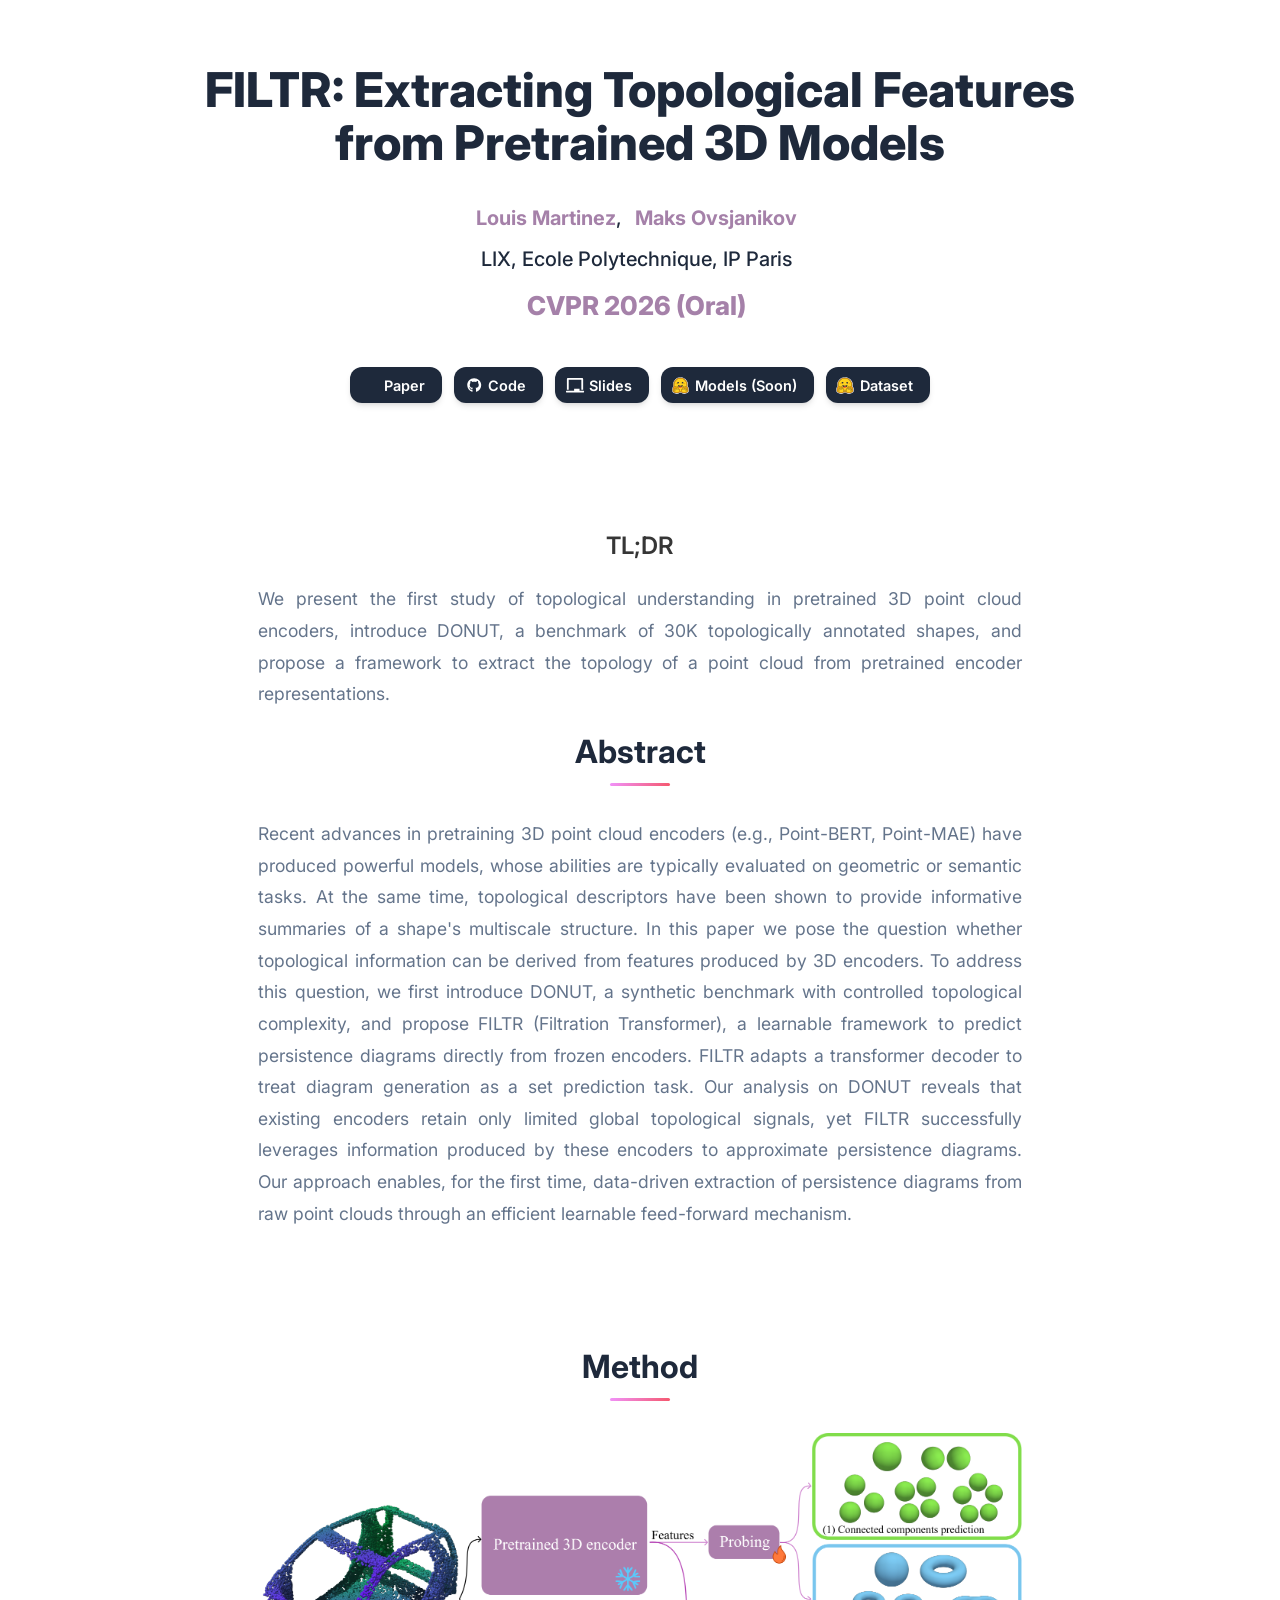
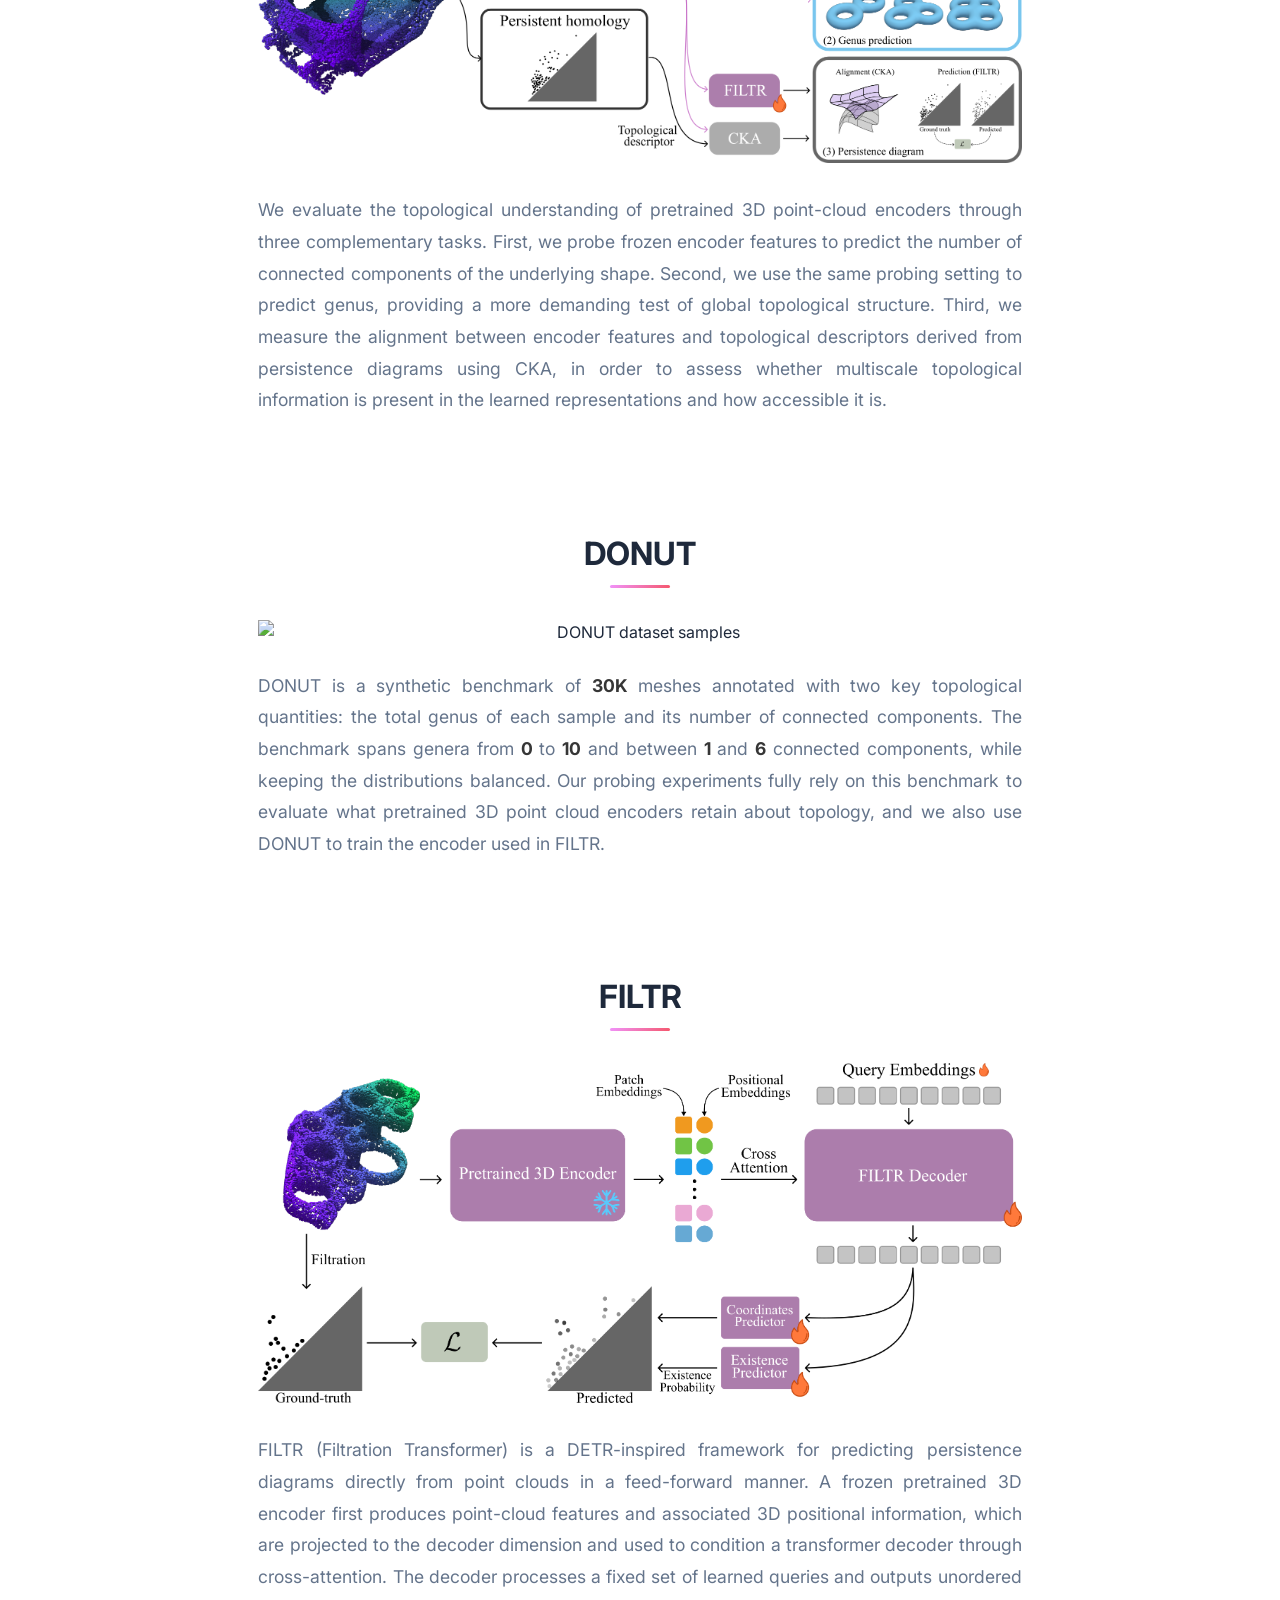
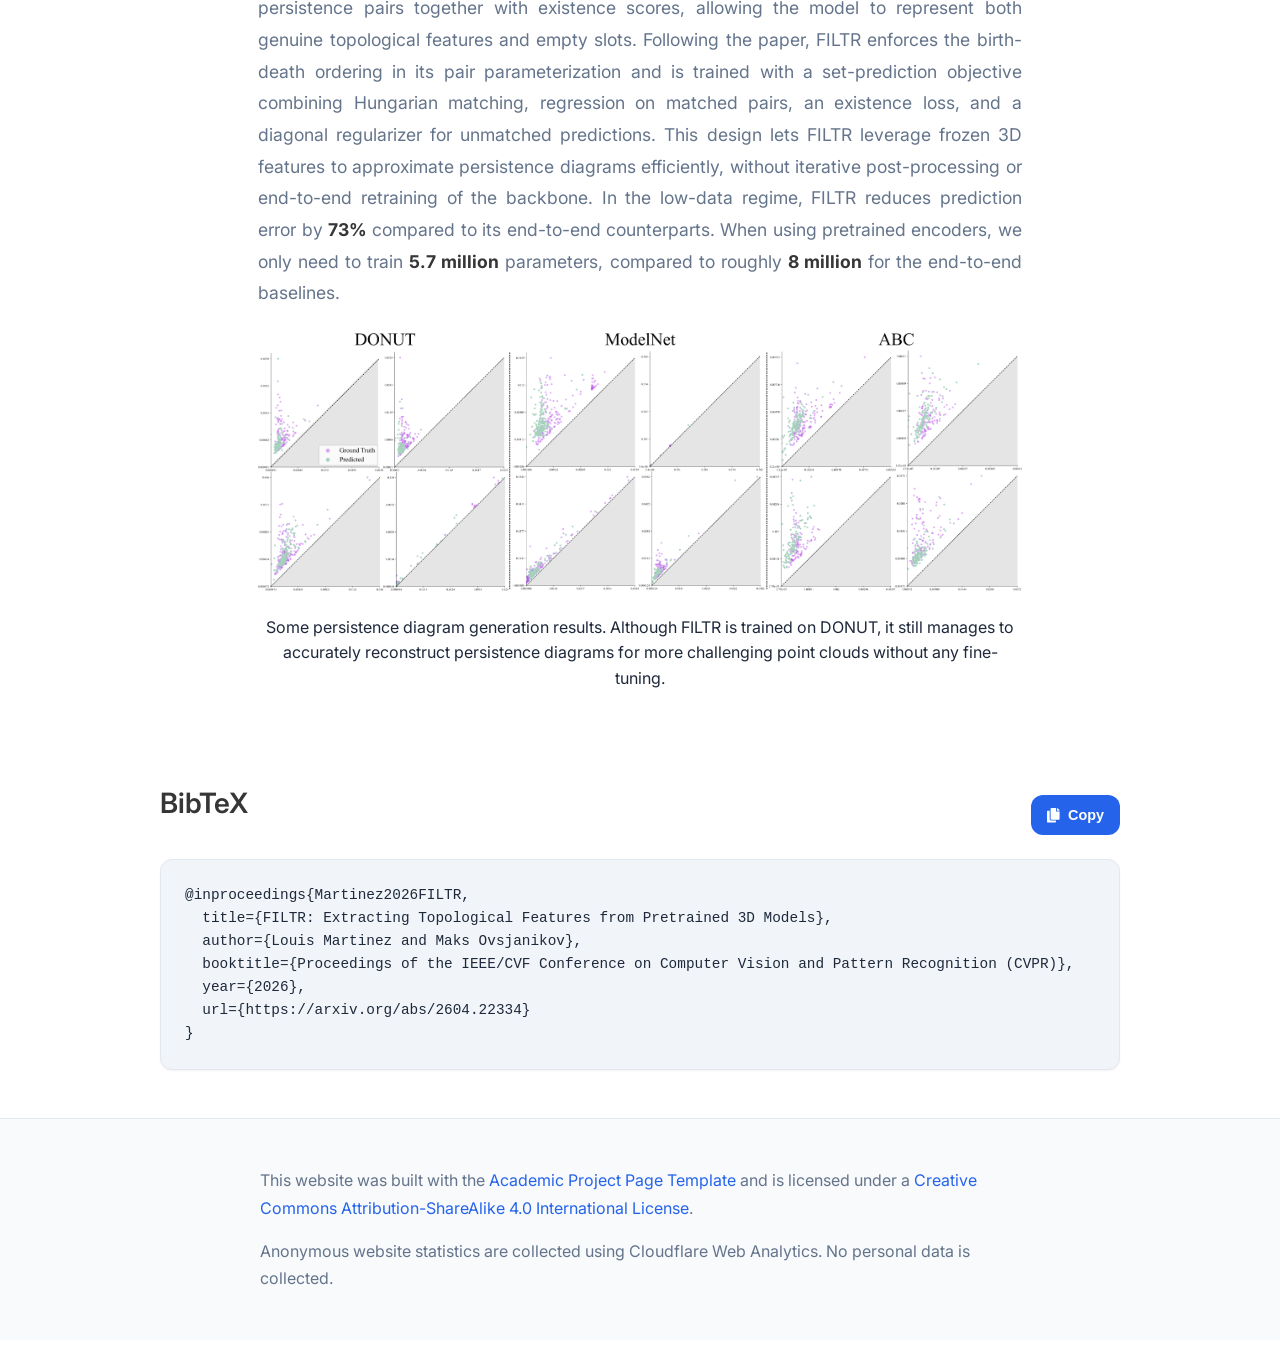
==== commit 70920398: "added slides" ====
--- a/index.html
+++ b/index.html
@@ -258,6 +258,15 @@
                   </span>
 
                   <span class="link-block">
+                    <a href="slides/" class="external-link button is-normal is-rounded is-dark">
+                      <span class="icon">
+                        <i class="fas fa-chalkboard"></i>
+                      </span>
+                      <span>Slides</span>
+                    </a>
+                  </span>
+
+                  <span class="link-block">
                     <a href="https://huggingface.co/LouisM2001" target="_blank"
                       class="external-link button is-normal is-rounded is-dark">
                       <span class="icon">
